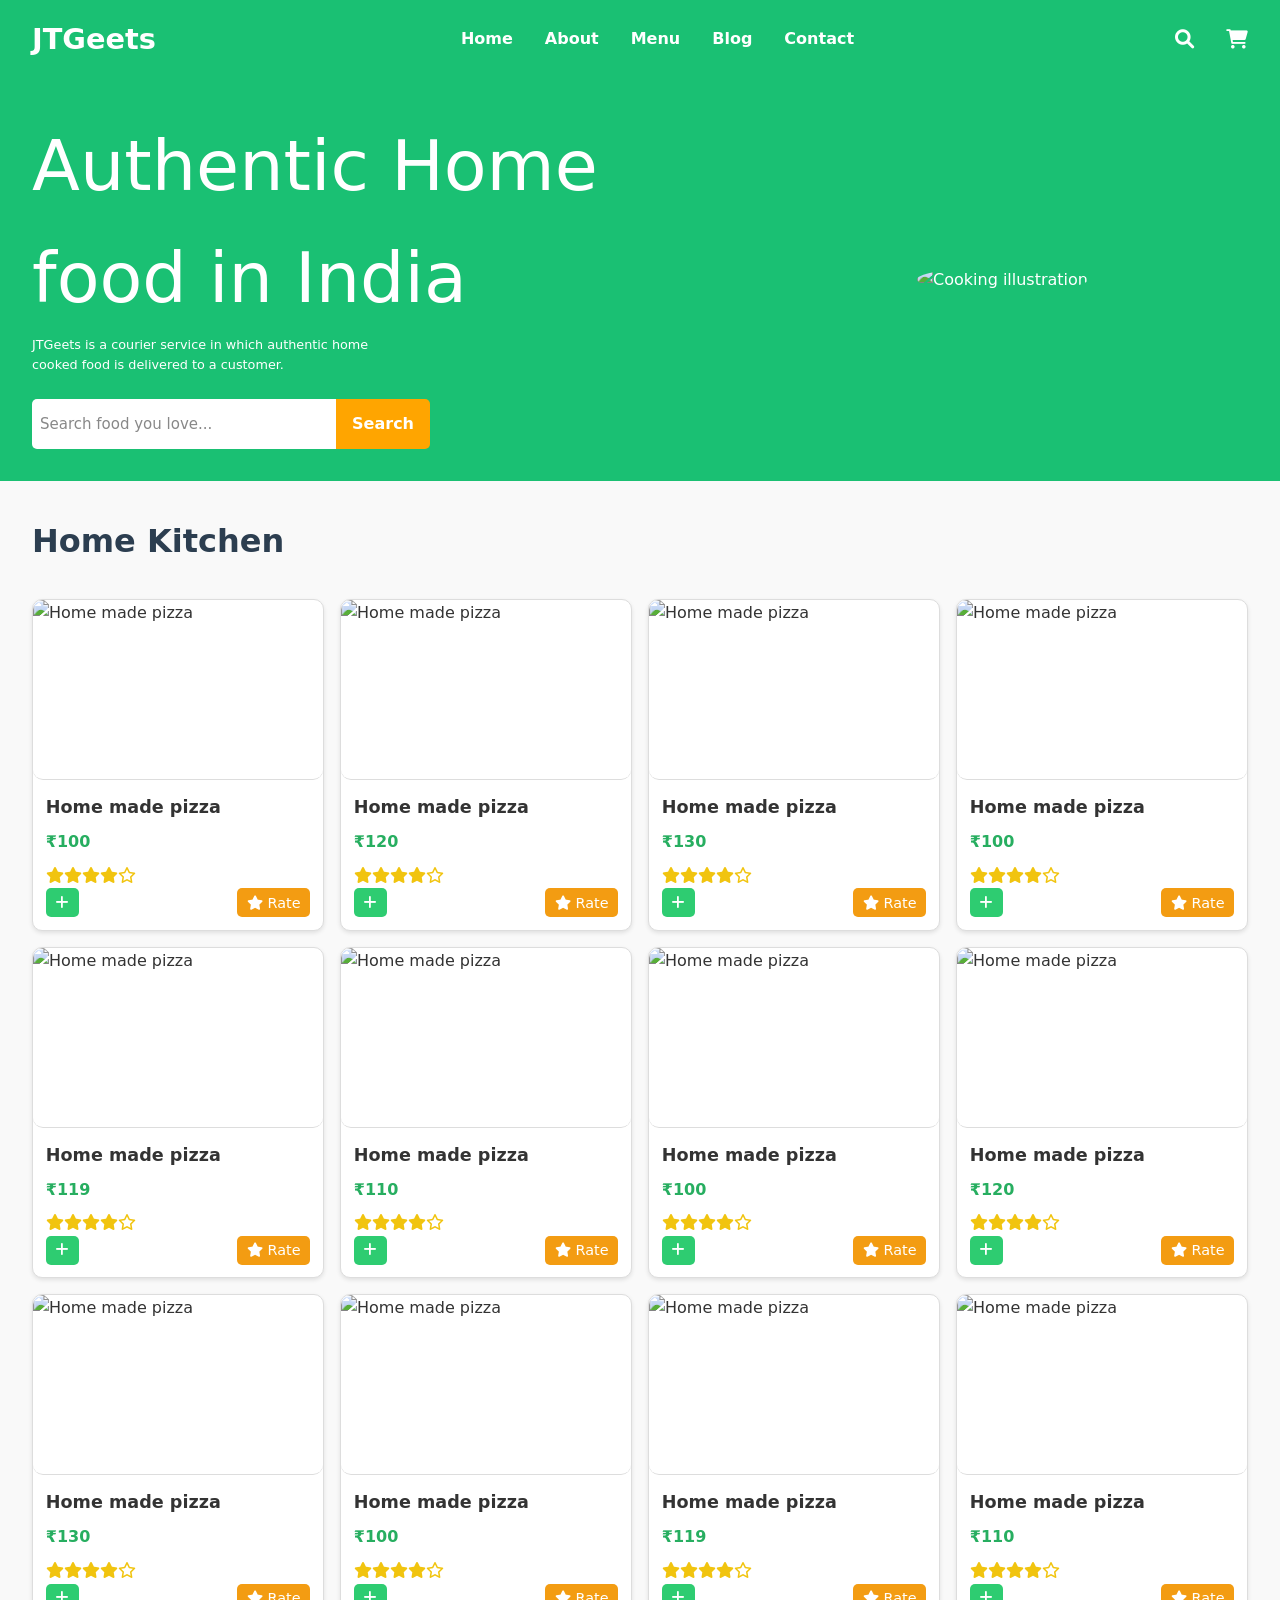
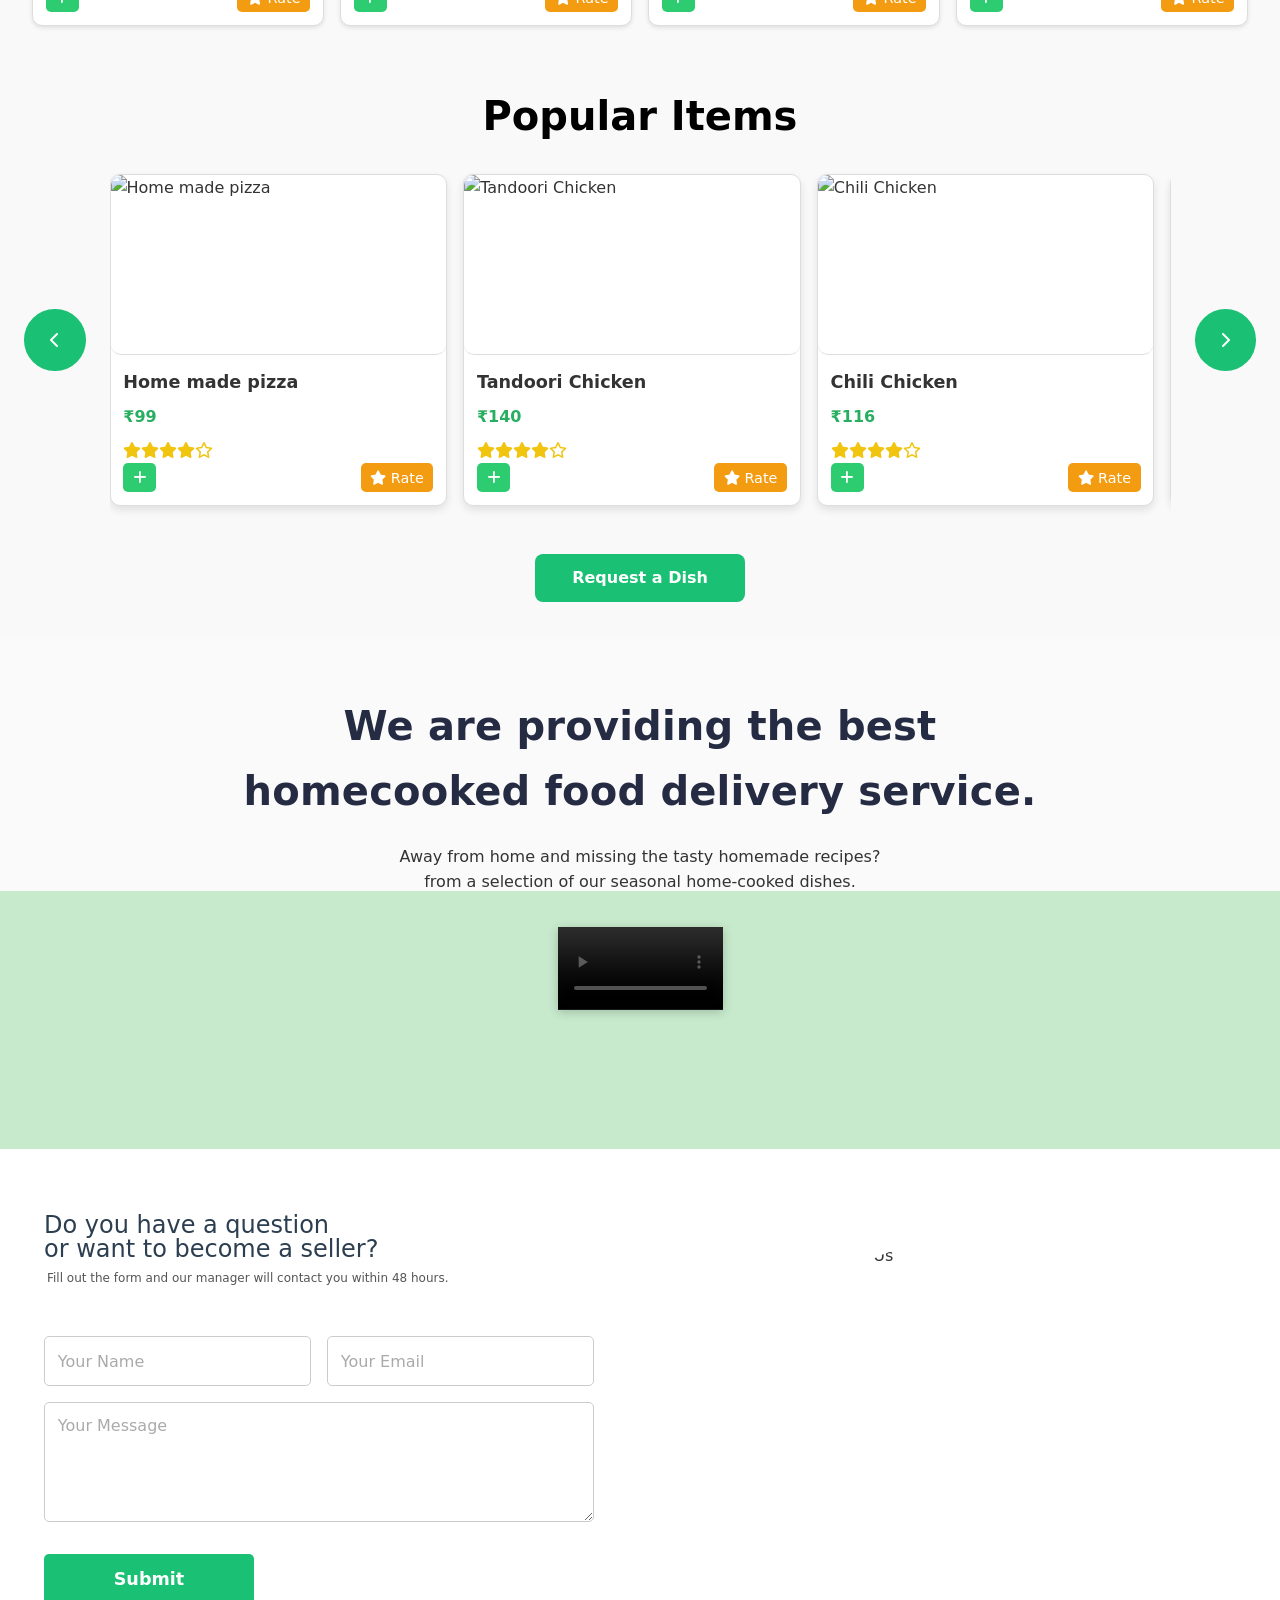
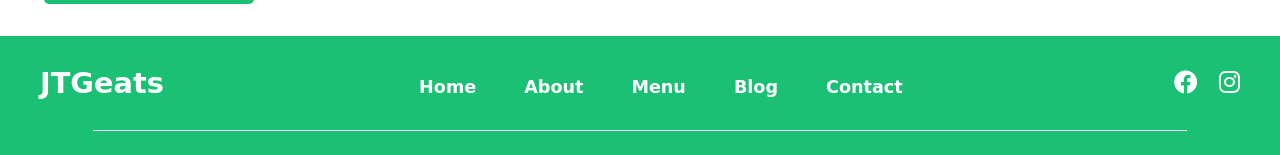
==== index.html @ e8cb03dd "Add files via upload" ====
<!DOCTYPE html>
<html lang="en">
<head>
  <meta charset="UTF-8" />
  <meta name="viewport" content="width=device-width, initial-scale=1.0"/>
  <title>JTGeets - Home Food Delivery</title>
  <link rel="stylesheet" href="style.css" />
  <link href="https://fonts.googleapis.com/css2?family=Open+Sans:wght@300;400;600;700&display=swap" rel="stylesheet">
  <link rel="stylesheet" href="https://cdnjs.cloudflare.com/ajax/libs/font-awesome/6.0.0-beta3/css/all.min.css">
</head>
<body>

  <!-- Header -->
 <header class="header">
  <div class="logo">JTGeets</div>
  <nav class="nav">
    <ul>
      <li><a href="#">Home</a></li>
      <li><a href="#">About</a></li>
      <li><a href="#">Menu</a></li>
      <li><a href="#">Blog</a></li>
      <li><a href="#">Contact</a></li>
    </ul>
  </nav>
  <div class="nav-icons">
    <button id="search-icon" title="Search"><i class="fas fa-search"></i></button>
    <button id="cart-icon" title="Cart"><i class="fas fa-shopping-cart"></i></button> 
  </div>
</header>


  <!-- Hero Section -->
  <section class="hero">
    <div class="hero-text">
      <h1>Authentic Home<br>food in India</h1>
      <p>
       JTGeets is a courier service in which authentic home<br>
      cooked food is delivered to a customer.
      </p>

      <div class="search-bar">
        <input type="text" placeholder="Search food you love..." />
        <button>Search</button>
      </div>
    </div>
    <div class="hero-image">
      <img src="Images/final.png" alt="Cooking illustration" />
    </div>
  </section>

  <!-- Home Kitchen Grid -->
  <section class="menu-section">
    <h2>Home Kitchen</h2>
    <div class="menu-grid" id="menu-grid"></div>
  </section>

  <!-- Popular Items Section -->
  <section class="popular-items">
    <h2>Popular Items</h2>
    <div class="carousel-wrapper">
      <button id="prevPopularBtn" class="carousel-btn"><i class="fas fa-chevron-left"></i></button>
      <div id="popularTrack" class="popular-scroll-wrapper"></div>
      <button id="nextPopularBtn" class="carousel-btn"><i class="fas fa-chevron-right"></i></button>
    </div>
    <div style="text-align: center; margin-top: 1rem;">
      <button id="popular-request-btn" class="btn">Request a Dish</button>
    </div>
  </section>

  <!-- About/Service Section -->
  <section class="service-info">
   <div class="upper-half">
    <h2 class="service-heading">
      We are providing the best <br>
      <span>homecooked food delivery service.</span>
    </h2>
    <p id="para">Away from home and missing the tasty homemade recipes?<br>
      <span> from a selection of our seasonal home-cooked dishes.</span>
    </p>
  </div>
    <div class="video-thumbnail">
  <div class="video-wrapper">
    <video id="promoVideo" controls>
      <source src="Videos/7172269-uhd_3840_2160_25fps.mp4" type="video/mp4">
      Your browser does not support the video tag.
    </video>
    <div id="playIcon" class="play-icon"><i class="fas fa-play"></i></div>
  </div>
</div>

    
  </section>

  <!-- Contact Section -->
  <!-- Contact Section -->
<section class="contact">
  <div class="contact-container">
    <div class="contact-form-wrapper">
      <h2>
        Do you have a question<br>
        or want to become a seller?
      </h2>
      <p class="contact-subtext">Fill out the form and our manager will contact you within 48 hours.</p>
      <form id="contact-form">
        <div class="contact-inputs">
          <input type="text" placeholder="Your Name" required />
          <input type="email" placeholder="Your Email" required />
        </div>
        <textarea placeholder="Your Message" required></textarea>
        <button type="submit">Submit</button>
      </form>
    </div>
    <div class="contact-image">
      <img src="Images/circular_delivery_boy.png" alt="Contact Us">
    </div>
  </div>
</section>


 

  <!-- Footer -->
 <!-- Footer -->
<footer class="footer">
  <div class="footer-container">
    <div class="footer-logo">
      <h3>JTGeats</h3>
    </div>
    <nav class="footer-nav">
      <ul>
        <li><a href="#">Home</a></li>
        <li><a href="#">About</a></li>
        <li><a href="#">Menu</a></li>
        <li><a href="#">Blog</a></li>
        <li><a href="#">Contact</a></li>
      </ul>
    </nav>
    <div class="footer-icons">
      <a href="#"><i class="fab fa-facebook"></i></a>
      <a href="#"><i class="fab fa-instagram"></i></a>
    </div>
  </div>
  <div class="footer-line"></div>
</footer>

  <!-- Request Modal -->
<div id="requestModal" class="modal">
  <div class="modal-content">
    <span class="close">&times;</span>
    <h2>Request a Dish</h2>
    <form id="request-form">
      <input type="text" placeholder="Your Name" required />
      <input type="email" placeholder="Your Email" required />
      <textarea placeholder="What dish would you like us to add?" required></textarea>
      <button type="submit">Submit Request</button>
    </form>
  </div>
</div>


  <!-- JavaScript -->
  <script src="script.js"></script>
</body>
</html>
---- style.css ----
/* Base Reset */
* {
  margin: 0;
  padding: 0;
  box-sizing: border-box;
  font-family: system-ui, -apple-system, BlinkMacSystemFont, 'Segoe UI', Roboto, Oxygen, Ubuntu, Cantarell, 'Open Sans', 'Helvetica Neue', sans-serif;
  
  
}

body {
  font-family: 'Open Sans', sans-serif;
  background-color: #f9f9f9;
  color: #333;
  line-height: 1.6;
}

/* Header */
.header {
  display: flex;
  justify-content: space-between;
  align-items: center;
  padding: 1rem 2rem;
  background-color: #1AC073;
  color: #fff;
  position: sticky;
  top: 0;
  z-index: 1000;
}

.logo {
  font-size: 1.8rem;
  font-weight: bold;
}

.nav {
  flex: 1;
  display: flex;
  justify-content: center;
}

.nav ul {
  display: flex;
  list-style: none;
  gap: 2rem;
  justify-content: center;
  align-items: center;
}


.nav a {
  text-decoration: none;
  color: #fff;
  font-weight: 600;
}

.nav-icons button {
  background: none;
  border: none;
  color: #fff;
  font-size: 1.2rem;
  margin-left: 1rem;
  cursor: pointer;
}

/* Hero Section */
.hero {
  display: flex;
  flex-wrap: wrap;
  justify-content: space-between;
  align-items: center;
  padding: 2rem;
  background-color: #1AC073;
  color: white;
}

.hero-text {
  flex: 1;
  max-width: 600px;
}

.hero-text h1 {
  font-size: 70px;
  font-weight: 400;

  font-family: system-ui, -apple-system, BlinkMacSystemFont, 'Segoe UI', Roboto, Oxygen, Ubuntu, Cantarell, 'Open Sans', 'Helvetica Neue', sans-serif;
  margin-bottom: 1rem;
}

.hero-text p {
  font-size: 18px;
  font-family: system-ui, -apple-system, BlinkMacSystemFont, 'Segoe UI', Roboto, Oxygen, Ubuntu, Cantarell, 'Open Sans', 'Helvetica Neue', sans-serif;
  font-weight: 400;
  line-height: 20px;
  letter-spacing: -1.2%;
  margin-top: -15px;
  margin-bottom: 1.5rem;
}

.search-bar {
  display: flex;
  gap: 0.5rem;
}

.search-bar input {
  padding: 0.5rem;
  flex: 1;
  border-radius: 5px;
  border: none;
}

.search-bar button {
  padding: 0.5rem 1rem;
  border: none;
  background-color: #fff;
  color: #27ae60;
  font-weight: bold;
  border-radius: 5px;
  cursor: pointer;
}

.hero-image img {
  max-width: 300px;
  width: 100%;
}

/* Sections Headings */
section h2 {
  font-size: 2rem;
  text-align: center;
  margin: 2rem 0 1rem;
  color: #2c3e50;
}

/* Menu Grid - Home Kitchen */
.menu-section {
  padding: 1rem 2rem;
}

.menu-grid {
  display: grid;
  grid-template-columns: repeat(auto-fill, minmax(220px, 1fr));
  gap: 1rem;
}

/* Popular Items */
.popular-items {
  padding: 1rem 2rem;

}

.carousel-wrapper {
  display: flex;
  align-items: center;
  gap: 1rem;
  overflow: hidden;
}

.carousel-btn {
  background-color: #2ecc71;
  color: white;
  border: none;
  padding: 0.5rem 0.8rem;
  font-size: 1.2rem;
  border-radius: 5px;
  cursor: pointer;
}

.popular-scroll-wrapper {
  display: grid;
  grid-template-columns: repeat(auto-fill, minmax(220px, 1fr));
  gap: 1rem;
  flex: 1;
  overflow-x: auto;
}

/* Card Styles */
.card {
  display: flex;
  flex-direction: column;
  height: 100%;
  min-height: 320px;
  background: #fff;
  border: 1px solid #ddd;
  border-radius: 10px;
  overflow: hidden;
  box-shadow: 0 2px 4px rgba(0,0,0,0.1);
  transition: transform 0.2s ease;
}

.card img {
  height: 180px;
  object-fit: cover;
  width: 100%;
}

.card-body {
  flex: 1;
  display: flex;
  flex-direction: column;
  justify-content: space-between;
  padding: 0.8rem;
}

.card h3 {
  font-size: 1.1rem;
  margin-bottom: 0.5rem;
}

.card .price {
  font-weight: bold;
  color: #27ae60;
  margin-bottom: 0.5rem;
}

.card .rating i {
  color: #f1c40f;
}

.add-container {
  display: flex;
  justify-content: space-between;
  align-items: center;
}

.add-container button {
  border: none;
  padding: 0.4rem 0.6rem;
  border-radius: 5px;
  cursor: pointer;
  background-color: #2ecc71;
  color: white;
  font-size: 0.9rem;
}

.add-container .rate-item {
  background-color: #f39c12;
}

/* About / Service Info Section */
.service-info {
  text-align: center;
  padding: 2rem;
  background-color: #e8f5e9;
}

.service-info p {
  max-width: 600px;
  margin: 1rem auto;
}

.video-thumbnail video {
  margin-top: 1rem;
  width: 55%;
  box-shadow: 0 2px 10px rgba(0,0,0,0.2);
}

/* Contact & Feedback */
.contact,
.feedback {
  padding: 2rem;
  background-color: #fff;
}

form {
  max-width: 600px;
  margin: 0 auto;
  display: flex;
  flex-direction: column;
  gap: 1rem;
}

input,
textarea,
select {
  padding: 0.75rem;
  border: 1px solid #ccc;
  border-radius: 5px;
  resize: vertical;
}

button[type="submit"],
.btn {
  background-color: #2ecc71;
  color: white;
  border: none;
  padding: 0.7rem;
  font-size: 1rem;
  font-weight: bold;
  border-radius: 5px;
  cursor: pointer;
}

/* Footer */
.footer {
  background-color: #2ecc71;
  color: white;
  text-align: center;
  padding: 1rem;
}

.footer nav {
  margin-top: 0.5rem;
}

.footer nav a {
  margin: 0 0.5rem;
  color: white;
  text-decoration: none;
  font-weight: 600;
}
.popular-items {
  padding: 2rem 1rem;
  background-color: #f9f9f9;
}

.carousel-wrapper {
  display: flex;
  align-items: center;
  position: relative;
  overflow: hidden;
  max-width: 100%;
  margin: auto;
  padding: 1rem 0;
}

.popular-scroll-wrapper {
  display: flex;
  gap: 1rem;
  overflow-x: auto;
  scroll-behavior: smooth;
  scroll-snap-type: x mandatory;
  padding: 1rem 0;
  width: 100%;
}

.popular-scroll-wrapper::-webkit-scrollbar {
  display: none; /* hide scrollbar */
}

.popular-scroll-wrapper .card {
  flex: 0 0 calc(33.333% - 1rem); /* 3 items per view */
  scroll-snap-align: start;
  background: white;
  border-radius: 10px;
  box-shadow: 0 4px 8px rgba(0,0,0,0.1);
  transition: transform 0.3s;
}

.carousel-btn {
  background-color: #ff5722;
  border: none;
  color: white;
  padding: 0.8rem 1rem;
  font-size: 1rem;
  cursor: pointer;
  border-radius: 50%;
  margin: 0 0.5rem;
  z-index: 2;
}

.carousel-btn:hover {
  background-color: #e64a19;
}
.header {
  display: flex;
  justify-content: space-between;
  align-items: center;
  padding: 1rem 2rem;
  background-color: rgb(39, 159, 63);
  box-shadow: 0 2px 4px rgba(0,0,0,0.1);
}

.nav-icons {
  display: flex;
  gap: 1rem;
  align-items: center;
}

.nav-icons i {
  font-size: 1.2rem;
  cursor: pointer;
  color: #333;
}
.modal {
  display: none;
  position: fixed;
  z-index: 9999;
  left: 0; top: 0;
  width: 100%; height: 100%;
  background-color: rgba(0,0,0,0.5);
}

.modal-content {
  background: white;
  margin: 10% auto;
  padding: 20px;
  border-radius: 8px;
  width: 90%;
  max-width: 500px;
  position: relative;
}

.close {
  position: absolute;
  top: 10px;
  right: 15px;
  font-size: 1.5rem;
  cursor: pointer;
  color: #aaa;
}

.close:hover {
  color: #333;
}

#request-form input,
#request-form textarea {
  width: 100%;
  padding: 10px;
  margin-bottom: 15px;
  border: 1px solid #ccc;
  border-radius: 5px;
}

#request-form button {
  width: 100%;
  padding: 10px;
  background-color: #2ecc71;
  color: white;
  border: none;
  border-radius: 5px;
  font-size: 1rem;
  cursor: pointer;
}

#request-form button:hover {
  background-color: #27ae60;
}
.video-wrapper {
  position: relative;
  display: inline-block;
}

.play-icon {
  position: absolute;
  top: 50%;
  left: 50%;
  transform: translate(-50%, -50%);
  background-color: #2ecc71;
  color: white;
  border-radius: 50%;
  padding: 1rem;
  font-size: 2rem;
  display: none;
  cursor: pointer;
  z-index: 2;
}

.play-icon:hover {
  background-color: #27ae60;
}
.header {
  display: flex;
  justify-content: space-between;
  align-items: center;
  padding: 1rem 2rem;
  background-color:#1AC073;
  box-shadow: none; /* remove shadow */
  border: none;      /* ensure no border */
}


.nav {
  flex: 1;
  display: flex;
  justify-content: center;
}

.nav ul {
  display: flex;
  list-style: none;
  gap: 2rem;
  justify-content: center;
  align-items: center;
}

.nav-icons {
  display: flex;
  gap: 1rem;
  align-items: center;
}

.nav-icons i {
  font-size: 1.2rem;
  cursor: pointer;
  color: white; /* ← set icon color to white */
}

.nav-icons button {
  background: none;
  border: none;
  color: white; /* ← also set button color */
  font-size: 1.2rem;
  cursor: pointer;
}
.search-bar {
  width: 398px;
  height: 50px;
  border-radius: 10px;
  display: flex;
  gap: 0; /* removes the space between input and button */
}
.search-bar button {
  padding: 0.5rem 1rem;
  border: none;
  font-size: 16px;
  font-weight: 400;
  line-height: 20px;
  letter-spacing: 1.2%;
  background-color: orange;  /* orange background */
  color: white;              /* white text for contrast */
  font-weight: bold;
  border-radius: 0 5px 5px 0; /* rounded only on right side */
  cursor: pointer;
}
.search-bar input {
  padding: 0.5rem;
  font-size: 15px;
  font-weight: 400;
  letter-spacing: -1.2%;
  flex: 1;
  border-radius: 5px 0 0 5px; /* rounded only on left side */
  border: none;
}
.hero-text p {
  font-size: 0.8rem;
  margin-bottom: 1.5rem;
}
.menu-grid {
  display: grid;
  grid-template-columns: repeat(4, 1fr); /* 4 items per row */
  gap: 1rem;
}
.menu-section h2 {
  text-align: left;
  font-size: 40px;
  font-weight: 800;
  line-height: 24px;
  letter-spacing: 1,2%;
  color: #000000;
  padding-bottom: 30px;

}
.popular-items h2 {
  font-size: 40px;
  font-weight: 800;
  line-height: 20px;
  letter-spacing: -1.2%;
  color: #000000;
}
.carousel-btn {
  background-color: #1AC073; /* Green background */
  color: white; /* White icon */
  width: 61.5px;
  height: 61.5px;
  border: none;
  padding: 0.8rem 1rem;
  font-size: 1rem;
  cursor: pointer;
  border-radius: 50%;
  margin: 0 0.5rem;
  z-index: 2;
}

.carousel-btn:hover {
  background-color: #17a663; /* Darker green on hover */
}
#popular-request-btn {
  font-size: 1.2re;
  width: 210px;
  height: 48px;
  border-radius: 10px;
  padding-left: 615px;
  padding-top: 1900px;
  padding: 0.8rem 1.5rem; /* Increase button size */
  background-color: #1AC073;
  border-radius: 8px;
}
.play-icon {
  width: 80px;
  height: 90px;
  padding: 1.2rem; /* Increase the padding for better click area */
}
.service-info {
  text-align: center;
  padding: 2rem;
  background: linear-gradient(to bottom, #FAFAFA 50%, #C7EACC 50%);
  color: #333; /* Optional: override text color if needed for contrast */
}
.video-thumbnail{
  padding-bottom: 100px;

}
.service-heading {
  font-size:40px;
  letter-spacing: 0.2px;
  font-weight: 700;
  text-align: center;
  line-height: 57px;
  margin-bottom: 1.5rem;
  color:#252B42;
}

.service-heading span {
  display: block;
  font-size:40px;
  line-height: 57px;
  font-weight: 600;
  color: #252B42; /* Matches the green theme */
  margin-top: 0.5rem;
}
/* Footer Section */
.footer {
  background-color: #1AC073;
  color: white;
  padding: 1.5rem 2rem;
  position: relative;
}

.footer-container {
  display: flex;
  justify-content: space-between;
  align-items: center;
  max-width: 1200px;
  margin: 0 auto;
}

.footer-logo h3 {
  font-size: 1.8rem;
  font-weight: bold;
  color: white;
}

.footer-nav ul {
  display: flex;
  list-style: none;
  gap: 2rem;
}

.footer-nav ul li a {
  text-decoration: none;
  color: white;
  font-size: 1.1rem;
  font-weight: 600;
}

.footer-icons a {
  margin-left: 1rem;
  color: white;
  font-size: 1.5rem;
}

.footer-line {
  height: 1px;
  background-color: white;
  width: 90%;
  margin: 1.5rem auto 0;
}
/* Image Card Hover Effect */
.card {
  display: flex;
  flex-direction: column;
  height: 100%;
  min-height: 320px;
  background: #fff;
  border: 1px solid #ddd;
  border-radius: 10px;
  overflow: hidden;
  box-shadow: 0 2px 4px rgba(0, 0, 0, 0.1);
  transition: transform 0.3s ease, box-shadow 0.3s ease;
}

.card img {
  height: 180px;
  object-fit: cover;
  width: 100%;
  border-bottom: 1px solid #ddd;
  transition: transform 0.3s ease;
}

.card:hover {
  transform: translateY(-5px);
  box-shadow: 0 8px 15px rgba(0, 0, 0, 0.15);
}

.card:hover img {
  transform: scale(1.05); /* Slight zoom on hover */
}
/* Navigation Link Hover Effect */
.nav ul li a {
  text-decoration: none;
  color: #fff;
  font-weight: 600;
  position: relative;
  transition: color 0.3s ease;
}

.nav ul li a::after {
  content: "";
  position: absolute;
  left: 0;
  bottom: -5px;
  width: 0;
  height: 2px;
  background-color: #ffffff;
  transition: width 0.3s ease;
}

.nav ul li a:hover {
  color: #f9f9f9; /* Slight color change */
}

.nav ul li a:hover::after {
  width: 100%; /* Underline effect */
}
.video-wrapper video {
  box-shadow: 0 2px 10px rgba(0, 0, 0, 0.2);
  transition: transform 0.3s ease, box-shadow 0.3s ease;
}

.video-wrapper:hover video {
  transform: scale(1.02); /* Slight zoom */
  box-shadow: 0 4px 15px rgba(0, 0, 0, 0.3); /* Elevate shadow */
}
/* Hover effect for Search and Cart Icons */
#search-icon:hover, #cart-icon:hover {
  color: #a3e4d7; /* Light green shade */
  transform: scale(1.1); /* Slight zoom */
  transition: transform 0.2s ease, color 0.2s ease;
}
/* Hover effect for Search Button */
.search-bar button {
  padding: 0.5rem 1rem;
  border: none;
  font-size: 16px;
  font-weight: 400;
  line-height: 20px;
  letter-spacing: 1.2%;
  background-color: orange;  /* orange background */
  color: white;              /* white text for contrast */
  font-weight: bold;
  border-radius: 0 5px 5px 0;
  cursor: pointer;
  transition: background-color 0.3s ease, transform 0.3s ease;
}

.search-bar button:hover {
  background-color: #ff7f00; /* Darker orange on hover */
  transform: scale(1.05);    /* Slight zoom */
}
/* Hover Effect for Footer Links */
.footer-nav ul li a {
  text-decoration: none;
  color: white;
  font-size: 1.1rem;
  font-weight: 600;
  transition: color 0.3s ease;
}

.footer-nav ul li a:hover {
  color: #a3e4d7; /* Light green on hover */
}

/* Hover Effect for Footer Icons */
.footer-icons a {
  margin-left: 1rem;
  color: white;
  font-size: 1.5rem;
  transition: color 0.3s ease, transform 0.3s ease;
}

.footer-icons a:hover {
  color: #a3e4d7; /* Light green on hover */
  transform: scale(1.1); /* Slight zoom */
}
/* Hover effect for Search Bar Input */
.search-bar input::placeholder {
  color: #888; /* Default placeholder color */
  transition: color 0.3s ease;
}

.search-bar input:hover::placeholder {
  color: #555; /* Darker shade on hover */
}

/* Hover effect for Search Button */
.search-bar button {
  padding: 0.5rem 1rem;
  border: none;
  font-size: 16px;
  font-weight: 400;
  line-height: 20px;
  letter-spacing: 1.2%;
  background-color: orange;
  color: white;
  font-weight: bold;
  border-radius: 0 5px 5px 0;
  cursor: pointer;
  transition: background-color 0.3s ease, transform 0.3s ease;
}

.search-bar button:hover {
  background-color: #ff7f00;
  transform: scale(1.05);
}
/* Hover Effect for "Request a Dish" Button */
#popular-request-btn {
  cursor: pointer;
  transition: background-color 0.3s ease, transform 0.3s ease;
}

#popular-request-btn:hover {
  background-color: #17a663; /* Slightly darker green */
  transform: scale(1.05); /* Slight zoom effect */
}
/* Contact Section */

.contact-container {
  display: grid;
  grid-template-columns: 1fr 1fr;
  gap: 2rem;
  max-width: 1200px;
  width: 100%;
  background-color: white;
  
  
  
}

.contact-form-wrapper {
  
  display: flex;
  flex-direction: column;
  gap: 1.5rem;
  justify-content: center;
}

.contact-form-wrapper h2 {
  margin-left: 12px;
  font-size: 24px;
  margin-bottom: 0.5rem;
  line-height: 24px;
  letter-spacing: -1.2%;
  text-align: left;
  font-weight: 500;
}

.contact-subtext {
  margin-left: 15px;
  font-size: 12px;
  font-weight: 500;
  line-height: 20px;
  letter-spacing: -1.2%;
  color: #555;
  margin-bottom: 1.5rem;
  margin-top: -25px;
  text-align: left;
}

.contact-inputs {
  display: grid;
  grid-template-columns: 1fr 1fr;
  gap: 1rem;
  margin-left: -170px;
  width: 550px;
  height: 50px;
}

.contact-inputs input {
  width: 100%;
  padding: 0.8rem;
  font-size: 1rem;
  background-color: #FFFFFF;
  margin-left: 160px;
}

textarea {
  width: 550px;
  margin-left: -10px;
  padding: 0.8rem;
  font-size: 1rem;
  background-color: #FFFFFF;
  min-height: 120px;
  resize: vertical;
}

button[type="submit"] {
  padding: 0.8rem 2rem;
  background-color: #1AC073;
  width: 210px;
  height: 50px;
  margin-left: -10px;
  color: white;
  border: none;
  font-size: 1.1rem;
  font-weight: 600;
  border-radius: 5px;
  cursor: pointer;
  transition: background-color 0.3s ease;
  margin-top: 1rem;
}

button[type="submit"]:hover {
  background-color: #17a663;
}

.contact-image {
  display: flex;
  align-items: center;
  justify-content: center;
  border-radius: 10px;
  overflow: hidden;
}

.contact-image img {
 width: 500px;
 height: 400px;
  object-fit: cover;
}
/* Placeholder Pop-up Effect */
.contact-inputs input::placeholder,
textarea::placeholder {
  transition: transform 0.2s ease, color 0.2s ease;
  color: #aaa;
}

.contact-inputs input:hover::placeholder,
textarea:hover::placeholder {
  transform: translateY(-3px);
  color: #555;
}
/* Footer Links Pop-up Effect */
.footer-nav ul li a {
  position: relative;
  display: inline-block;
  transition: transform 0.2s ease, color 0.2s ease;
}

.footer-nav ul li a:hover {
  transform: translateY(-3px); /* Slight pop-up effect */
  color: #a3e4d7; /* Light green on hover */
}
/* Submit Button Hover Effect */
button[type="submit"] {
  position: relative;
  overflow: hidden;
  z-index: 1;
  transition: background-color 0.3s ease, transform 0.3s ease;
}

button[type="submit"]::before {
  content: "";
  position: absolute;
  top: 0;
  left: -100%;
  width: 100%;
  height: 100%;
  background-color: #17a663;
  z-index: -1;
  transition: left 0.3s ease;
}

button[type="submit"]:hover::before {
  left: 0;
}

button[type="submit"]:hover {
  color: white;
  transform: translateY(-2px);
}
/* Footer Logo Pop-up and Glow Effect */
.footer-logo h3 {
  position: relative;
  display: inline-block;
  transition: transform 0.3s ease, text-shadow 0.3s ease;
  color: white;
}

.footer-logo h3:hover {
  transform: translateY(-3px);
  text-shadow: 0 0 5px #a3e4d7, 0 0 10px #1AC073; /* Glow effect */
}

/* Footer Icons Pop-up and Color Change */
.footer-icons a {
  margin-left: 1rem;
  color: white;
  font-size: 1.5rem;
  transition: transform 0.3s ease, color 0.3s ease, text-shadow 0.3s ease;
}

.footer-icons a:hover {
  transform: translateY(-3px);
  color: #a3e4d7; /* Light green color on hover */
  text-shadow: 0 0 5px #a3e4d7, 0 0 10px #1AC073; /* Glow effect */
}
/* Request a Dish Button Hover Effect */
#popular-request-btn {
  position: relative;
  overflow: hidden;
  z-index: 1;
  transition: background-color 0.3s ease, transform 0.3s ease;
}

#popular-request-btn::before {
  content: "";
  position: absolute;
  top: 0;
  left: -100%;
  width: 100%;
  height: 100%;
  background-color: #17a663;
  z-index: -1;
  transition: left 0.3s ease;
}

#popular-request-btn:hover::before {
  left: 0;
}

#popular-request-btn:hover {
  color: white;
  transform: translateY(-2px);
}
/* JTGeets Header Glow and Pulse Effect */
.logo {
  font-size: 1.8rem;
  font-weight: bold;
  position: relative;
  display: inline-block;
  transition: transform 0.3s ease, text-shadow 0.3s ease;
  color: white;
}

.logo:hover {
  transform: translateY(-3px);
  text-shadow: 0 0 5px #a3e4d7, 0 0 10px #1AC073;
  animation: pulseEffect 0.8s infinite alternate;
}

@keyframes pulseEffect {
  0% {
    text-shadow: 0 0 5px #a3e4d7, 0 0 10px #1AC073;
  }
  100% {
    text-shadow: 0 0 8px #a3e4d7, 0 0 15px #1AC073;
  }
}
/* Hover Effects for Hero Section Text */
.hero-text h1 {
  transition: color 0.3s ease, transform 0.3s ease;
}

.hero-text h1:hover {
  color: #a3e4d7; /* Light green color on hover */
  transform: translateY(-3px); /* Slight lift effect */
  text-shadow: 0 0 5px #a3e4d7, 0 0 10px #1AC073; /* Glow effect */
}

.hero-text p {
  transition: color 0.3s ease, transform 0.3s ease;
}

.hero-text p:hover {
  color: #a3e4d7; /* Light green color on hover */
  transform: translateY(-2px); /* Slight lift effect */
}
/* Hover Effect for Section Headings */
.menu-section h2 {
  position: relative;
  display: inline-block;
  font-size: 2rem;
  color: #2c3e50;
  transition: color 0.3s ease, transform 0.3s ease;
}

.menu-section h2:hover,
.popular-items h2:hover {
  color: #1AC073; /* Green shade */
  transform: translateY(-2px);
}

/* Sliding Underline Animation */
.menu-section h2::after {
  content: "";
  position: absolute;
  width: 0;
  height: 3px;
  background-color: #1AC073;
  left: 0;
  bottom: -5px;
  transition: width 0.3s ease;
}


.menu-section h2:hover::after,
.popular-items h2:hover::after {
  width: 100%;
}
/* Hover Effect for Contact Section Text */
.contact-form-wrapper h2,
.contact-subtext {
  position: relative;
  display: inline-block;
  transition: color 0.3s ease, transform 0.3s ease, text-shadow 0.3s ease;
}

/* Main Heading Hover Effect */
.contact-form-wrapper h2:hover {
  color: #1AC073; /* Green on hover */
  transform: translateY(-2px); /* Slight lift */
  text-shadow: 0 0 5px #1AC073, 0 0 10px #1AC073; /* Subtle glow */
}

/* Subtext Hover Effect */
.contact-subtext:hover {
  color: #17a663; /* Slightly lighter green */
  transform: translateY(-1px); /* Slight lift */
}
.contact-image img {
  width: 300px; /* Adjust the width as needed */
  height: 300px; /* Adjust the height as needed */
  object-fit: cover; /* Ensures the image remains well-proportioned */
  border-radius: 100%; /* Keeps it circular */
}
.hero-image img {
  width: 500px; /* Adjust the width as needed */
  height: 300px; /* Adjust the height as needed */
  object-fit: cover; /* Ensures the image remains well-proportioned */
  border-radius: 100%; /* Keeps it circular */
  margin-right: 160px;
}
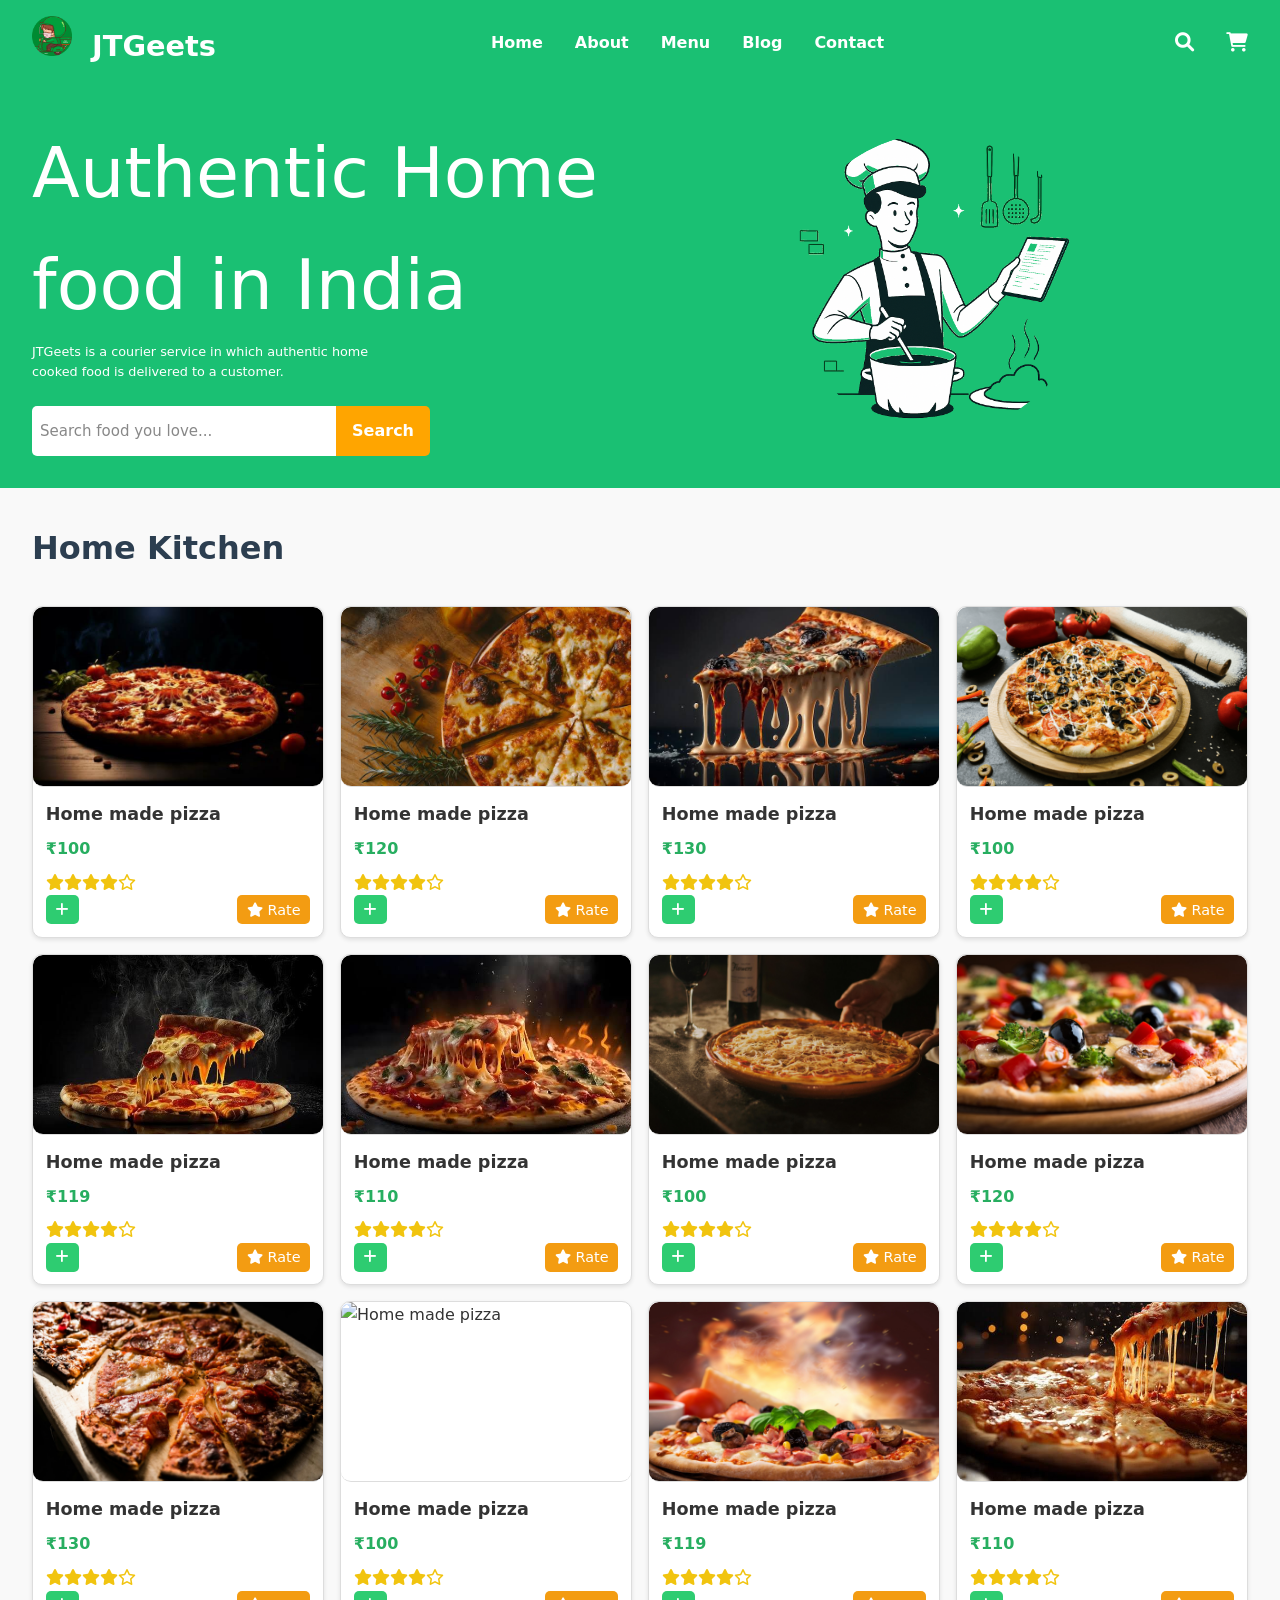
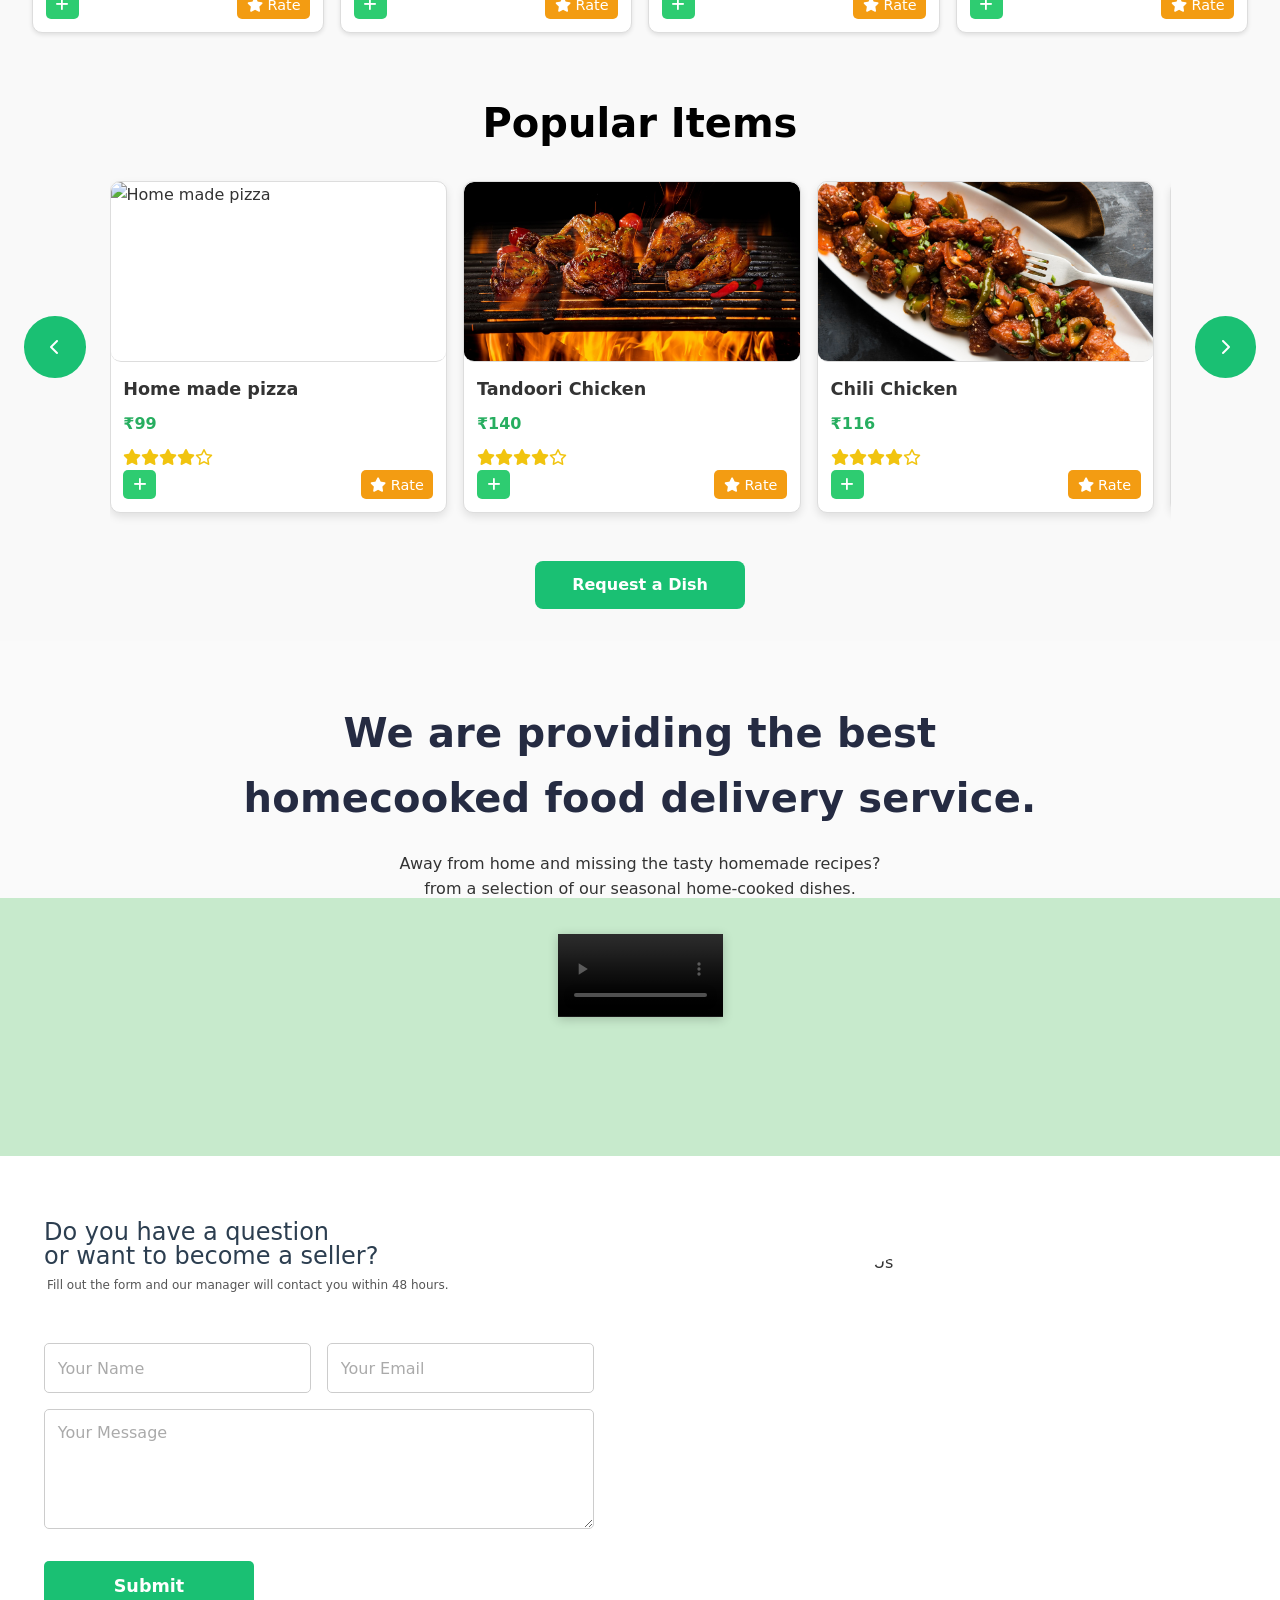
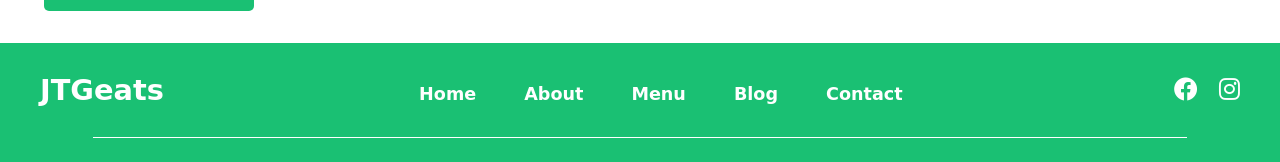
==== commit c283006e: "Add scroll reset logic and UI improvements" ====
--- a/index.html
+++ b/index.html
@@ -13,7 +13,10 @@
 
   <!-- Header -->
  <header class="header">
-  <div class="logo">JTGeets</div>
+  <div class="logo">
+    <img src="circular_delivery_boy.png" alt="JTGeets Logo" style="height: 40px; width: auto; margin-right: 10px;">
+    JTGeets
+  </div>
   <nav class="nav">
     <ul>
       <li><a href="#">Home</a></li>
@@ -45,7 +48,7 @@
       </div>
     </div>
     <div class="hero-image">
-      <img src="Images/final.png" alt="Cooking illustration" />
+      <img src="final.png" alt="Cooking illustration" />
     </div>
   </section>
 
--- a/style.css
+++ b/style.css
@@ -31,6 +31,8 @@
 .logo {
   font-size: 1.8rem;
   font-weight: bold;
+  display: flex;
+  align-items: center;
 }
 
 .nav {
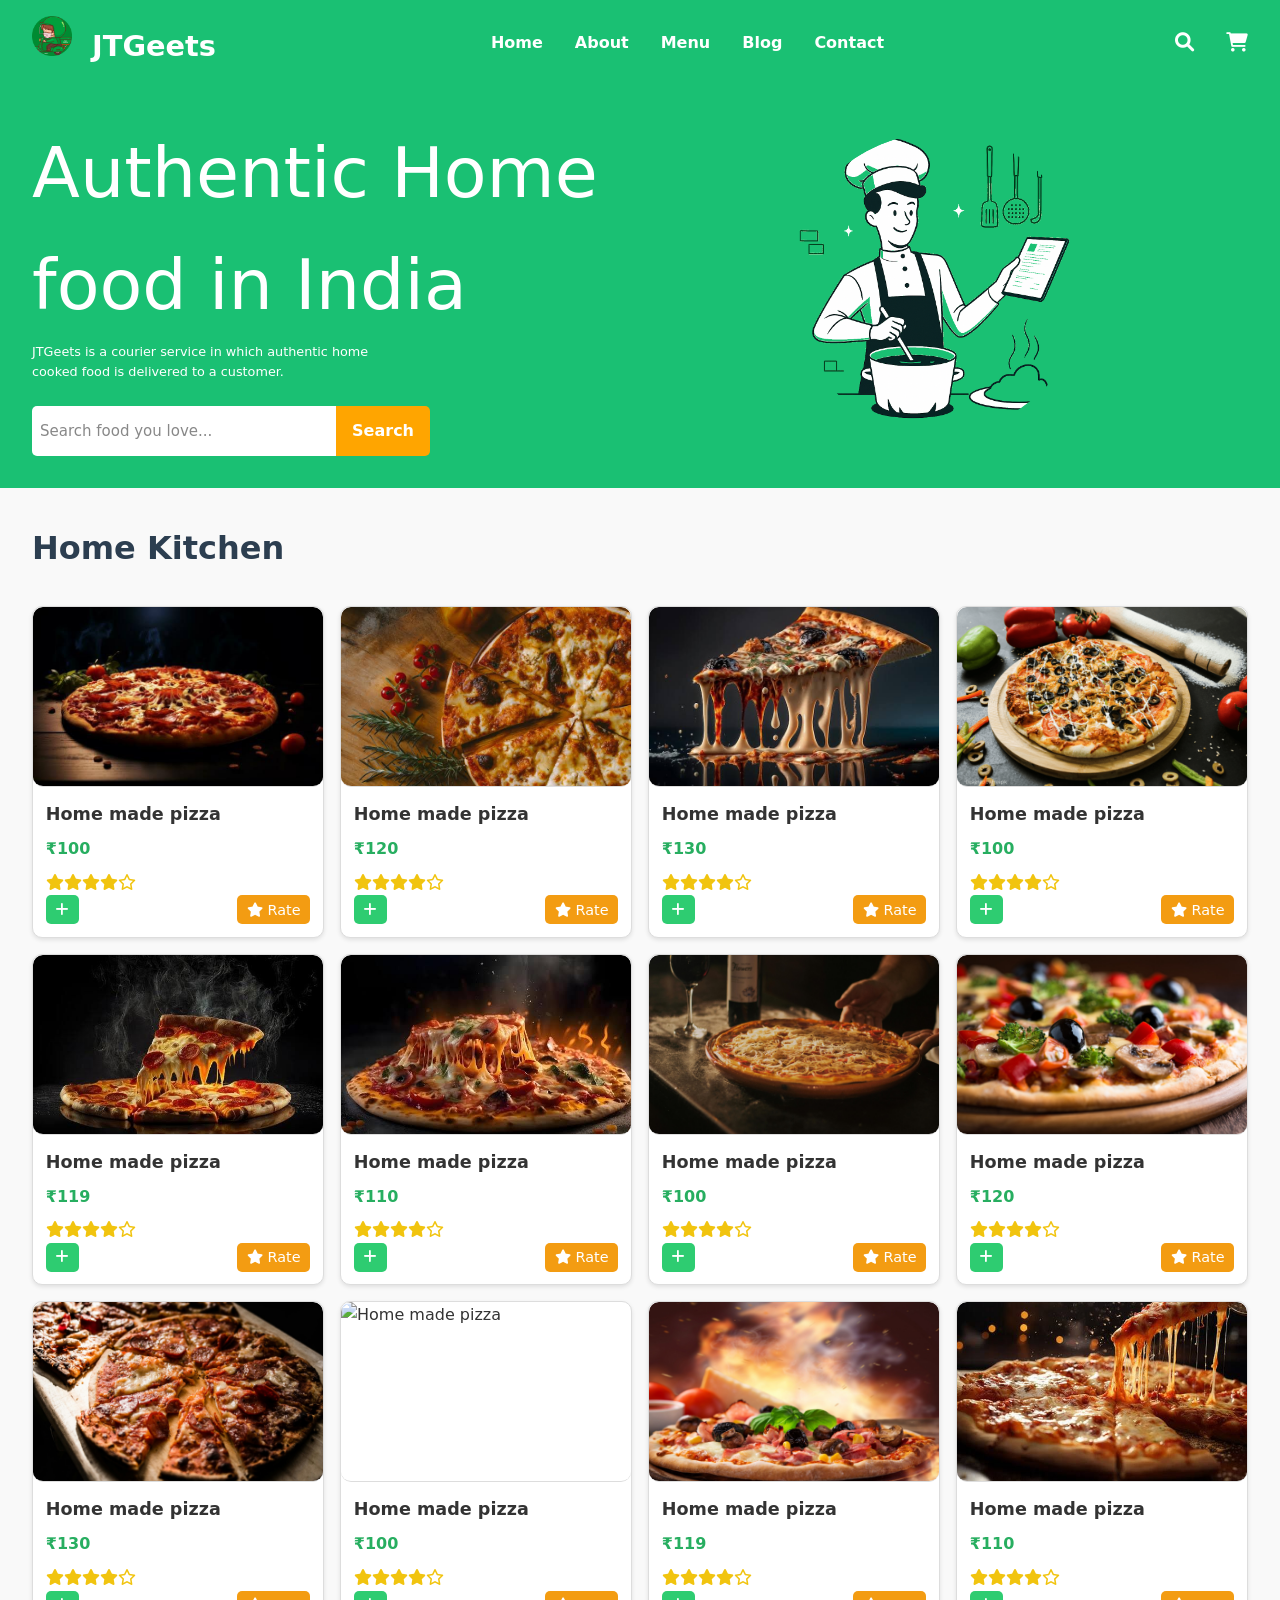
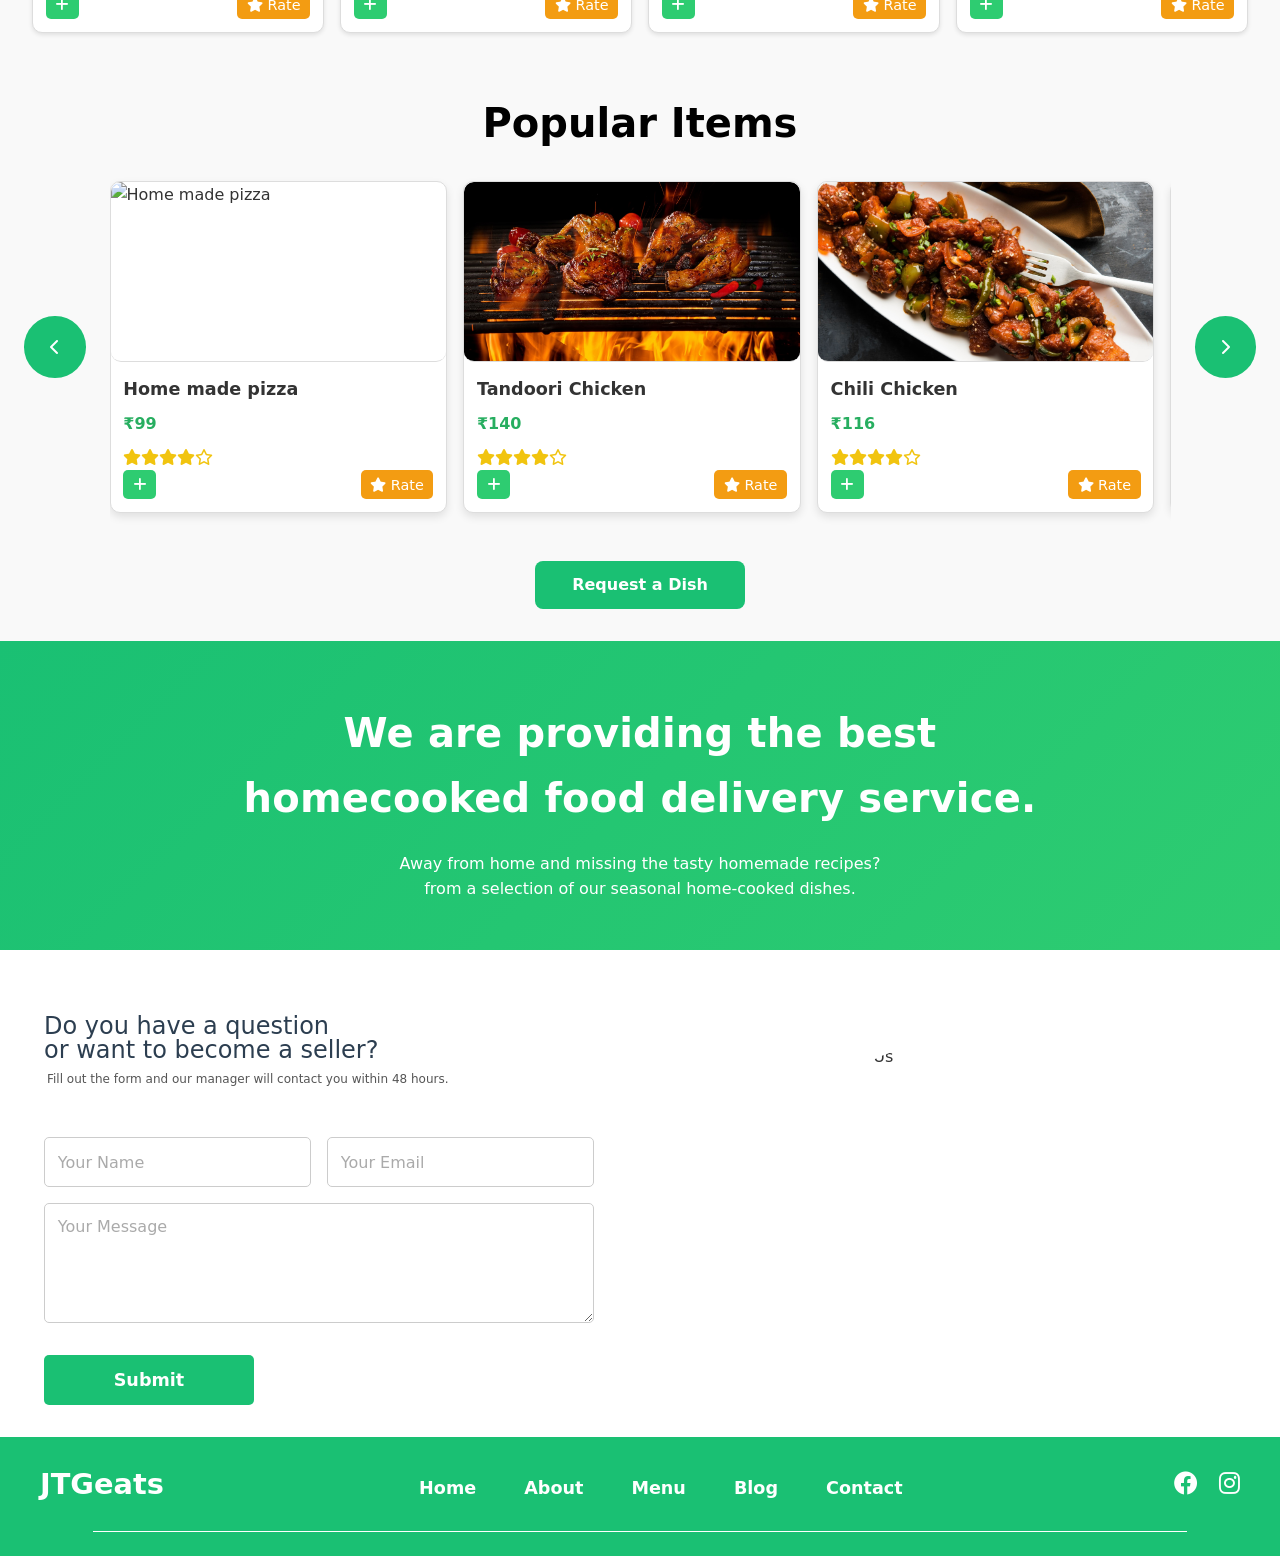
==== commit 2b42a1f2: "Add scroll reset logic and UI improvements" ====
--- a/index.html
+++ b/index.html
@@ -19,13 +19,14 @@
   </div>
   <nav class="nav">
     <ul>
-      <li><a href="#">Home</a></li>
-      <li><a href="#">About</a></li>
-      <li><a href="#">Menu</a></li>
-      <li><a href="#">Blog</a></li>
-      <li><a href="#">Contact</a></li>
+      <li><a href="#home">Home</a></li>
+      <li><a href="#about">About</a></li>
+      <li><a href="#menu">Menu</a></li>
+      <li><a href="#blog">Blog</a></li>
+      <li><a href="#contact">Contact</a></li>
     </ul>
   </nav>
+  <button id="hamburger" class="hamburger"><i class="fas fa-bars"></i></button>
   <div class="nav-icons">
     <button id="search-icon" title="Search"><i class="fas fa-search"></i></button>
     <button id="cart-icon" title="Cart"><i class="fas fa-shopping-cart"></i></button> 
@@ -34,7 +35,7 @@
 
 
   <!-- Hero Section -->
-  <section class="hero">
+  <section id="home" class="hero">
     <div class="hero-text">
       <h1>Authentic Home<br>food in India</h1>
       <p>
@@ -53,13 +54,13 @@
   </section>
 
   <!-- Home Kitchen Grid -->
-  <section class="menu-section">
+  <section id="menu" class="menu-section">
     <h2>Home Kitchen</h2>
     <div class="menu-grid" id="menu-grid"></div>
   </section>
 
   <!-- Popular Items Section -->
-  <section class="popular-items">
+  <section id="blog" class="popular-items">
     <h2>Popular Items</h2>
     <div class="carousel-wrapper">
       <button id="prevPopularBtn" class="carousel-btn"><i class="fas fa-chevron-left"></i></button>
@@ -72,7 +73,7 @@
   </section>
 
   <!-- About/Service Section -->
-  <section class="service-info">
+  <section id="about" class="service-info">
    <div class="upper-half">
     <h2 class="service-heading">
       We are providing the best <br>
@@ -82,22 +83,13 @@
       <span> from a selection of our seasonal home-cooked dishes.</span>
     </p>
   </div>
-    <div class="video-thumbnail">
-  <div class="video-wrapper">
-    <video id="promoVideo" controls>
-      <source src="Videos/7172269-uhd_3840_2160_25fps.mp4" type="video/mp4">
-      Your browser does not support the video tag.
-    </video>
-    <div id="playIcon" class="play-icon"><i class="fas fa-play"></i></div>
-  </div>
-</div>
 
     
   </section>
 
   <!-- Contact Section -->
   <!-- Contact Section -->
-<section class="contact">
+<section id="contact" class="contact">
   <div class="contact-container">
     <div class="contact-form-wrapper">
       <h2>
@@ -162,6 +154,19 @@
 </div>
 
 
+  <!-- Search Modal -->
+  <div id="searchModal" class="modal">
+    <div class="modal-content">
+      <span class="close">&times;</span>
+      <h2>Search for Food</h2>
+      <div class="search-bar-modal">
+        <input type="text" id="modalSearchInput" placeholder="Search food you love..." />
+        <button id="modalSearchBtn">Search</button>
+      </div>
+      <div id="searchResults"></div>
+    </div>
+  </div>
+
   <!-- JavaScript -->
   <script src="script.js"></script>
 </body>
--- a/style.css
+++ b/style.css
@@ -8,6 +8,10 @@
   
 }
 
+html {
+  scroll-behavior: smooth;
+}
+
 body {
   font-family: 'Open Sans', sans-serif;
   background-color: #f9f9f9;
@@ -63,6 +67,16 @@
   font-size: 1.2rem;
   margin-left: 1rem;
   cursor: pointer;
+}
+
+.hamburger {
+  display: none;
+  background: none;
+  border: none;
+  color: #fff;
+  font-size: 1.5rem;
+  cursor: pointer;
+  margin-left: 1rem;
 }
 
 /* Hero Section */
@@ -119,6 +133,35 @@
   font-weight: bold;
   border-radius: 5px;
   cursor: pointer;
+}
+
+.search-bar-modal {
+  display: flex;
+  gap: 0.5rem;
+  margin-bottom: 1rem;
+}
+
+.search-bar-modal input {
+  padding: 0.5rem;
+  flex: 1;
+  border-radius: 5px;
+  border: 1px solid #ccc;
+}
+
+.search-bar-modal button {
+  padding: 0.5rem 1rem;
+  border: none;
+  background-color: #1AC073;
+  color: #fff;
+  font-weight: bold;
+  border-radius: 5px;
+  cursor: pointer;
+}
+
+#searchResults {
+  display: grid;
+  grid-template-columns: repeat(auto-fill, minmax(250px, 1fr));
+  gap: 1rem;
 }
 
 .hero-image img {
@@ -251,12 +294,6 @@
   margin: 1rem auto;
 }
 
-.video-thumbnail video {
-  margin-top: 1rem;
-  width: 55%;
-  box-shadow: 0 2px 10px rgba(0,0,0,0.2);
-}
-
 /* Contact & Feedback */
 .contact,
 .feedback {
@@ -437,29 +474,6 @@
 }
 
 #request-form button:hover {
-  background-color: #27ae60;
-}
-.video-wrapper {
-  position: relative;
-  display: inline-block;
-}
-
-.play-icon {
-  position: absolute;
-  top: 50%;
-  left: 50%;
-  transform: translate(-50%, -50%);
-  background-color: #2ecc71;
-  color: white;
-  border-radius: 50%;
-  padding: 1rem;
-  font-size: 2rem;
-  display: none;
-  cursor: pointer;
-  z-index: 2;
-}
-
-.play-icon:hover {
   background-color: #27ae60;
 }
 .header {
@@ -597,12 +611,8 @@
 .service-info {
   text-align: center;
   padding: 2rem;
-  background: linear-gradient(to bottom, #FAFAFA 50%, #C7EACC 50%);
-  color: #333; /* Optional: override text color if needed for contrast */
-}
-.video-thumbnail{
-  padding-bottom: 100px;
-
+  background: linear-gradient(135deg, #1AC073 0%, #2ECC71 100%);
+  color: #fff; /* Change text color to white for contrast */
 }
 .service-heading {
   font-size:40px;
@@ -611,7 +621,7 @@
   text-align: center;
   line-height: 57px;
   margin-bottom: 1.5rem;
-  color:#252B42;
+  color: #fff;
 }
 
 .service-heading span {
@@ -619,7 +629,7 @@
   font-size:40px;
   line-height: 57px;
   font-weight: 600;
-  color: #252B42; /* Matches the green theme */
+  color: #fff; /* Changed to white for visibility on green background */
   margin-top: 0.5rem;
 }
 /* Footer Section */
@@ -725,15 +735,6 @@
 
 .nav ul li a:hover::after {
   width: 100%; /* Underline effect */
-}
-.video-wrapper video {
-  box-shadow: 0 2px 10px rgba(0, 0, 0, 0.2);
-  transition: transform 0.3s ease, box-shadow 0.3s ease;
-}
-
-.video-wrapper:hover video {
-  transform: scale(1.02); /* Slight zoom */
-  box-shadow: 0 4px 15px rgba(0, 0, 0, 0.3); /* Elevate shadow */
 }
 /* Hover effect for Search and Cart Icons */
 #search-icon:hover, #cart-icon:hover {
@@ -1136,6 +1137,51 @@
   object-fit: cover; /* Ensures the image remains well-proportioned */
   border-radius: 100%; /* Keeps it circular */
 }
+
+/* Responsive Design */
+@media (max-width: 768px) {
+  .nav ul {
+    display: none;
+    flex-direction: column;
+    position: absolute;
+    top: 100%;
+    left: 0;
+    width: 100%;
+    background-color: #1AC073;
+    padding: 1rem 0;
+    z-index: 1000;
+  }
+
+  .nav ul.show {
+    display: flex;
+  }
+
+  .hamburger {
+    display: block;
+  }
+
+  .nav {
+    position: relative;
+  }
+
+  .nav ul li {
+    margin: 0.5rem 0;
+  }
+
+  .nav ul li a {
+    padding: 0.5rem 1rem;
+    display: block;
+  }
+
+  .search-bar {
+    flex-direction: column;
+    align-items: stretch;
+  }
+
+  .search-bar input {
+    margin-bottom: 0.5rem;
+  }
+}
 .hero-image img {
   width: 500px; /* Adjust the width as needed */
   height: 300px; /* Adjust the height as needed */
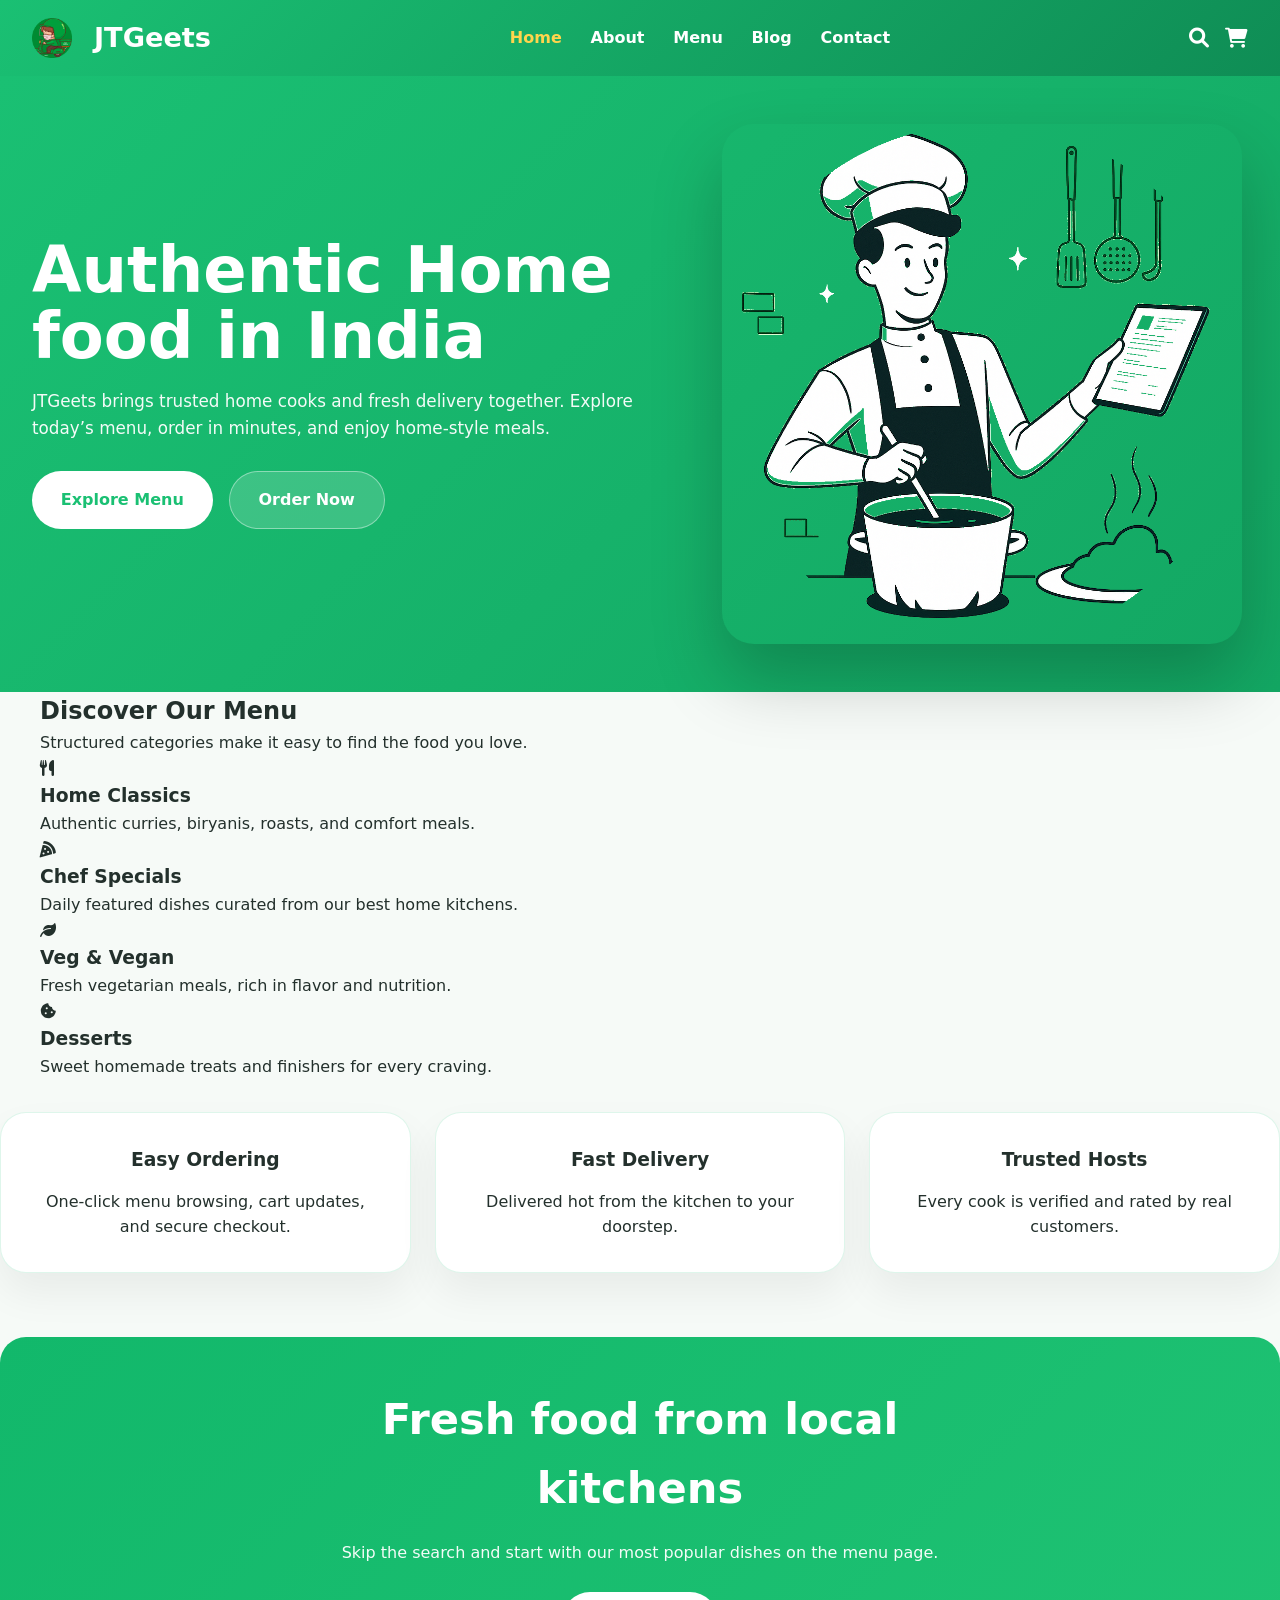
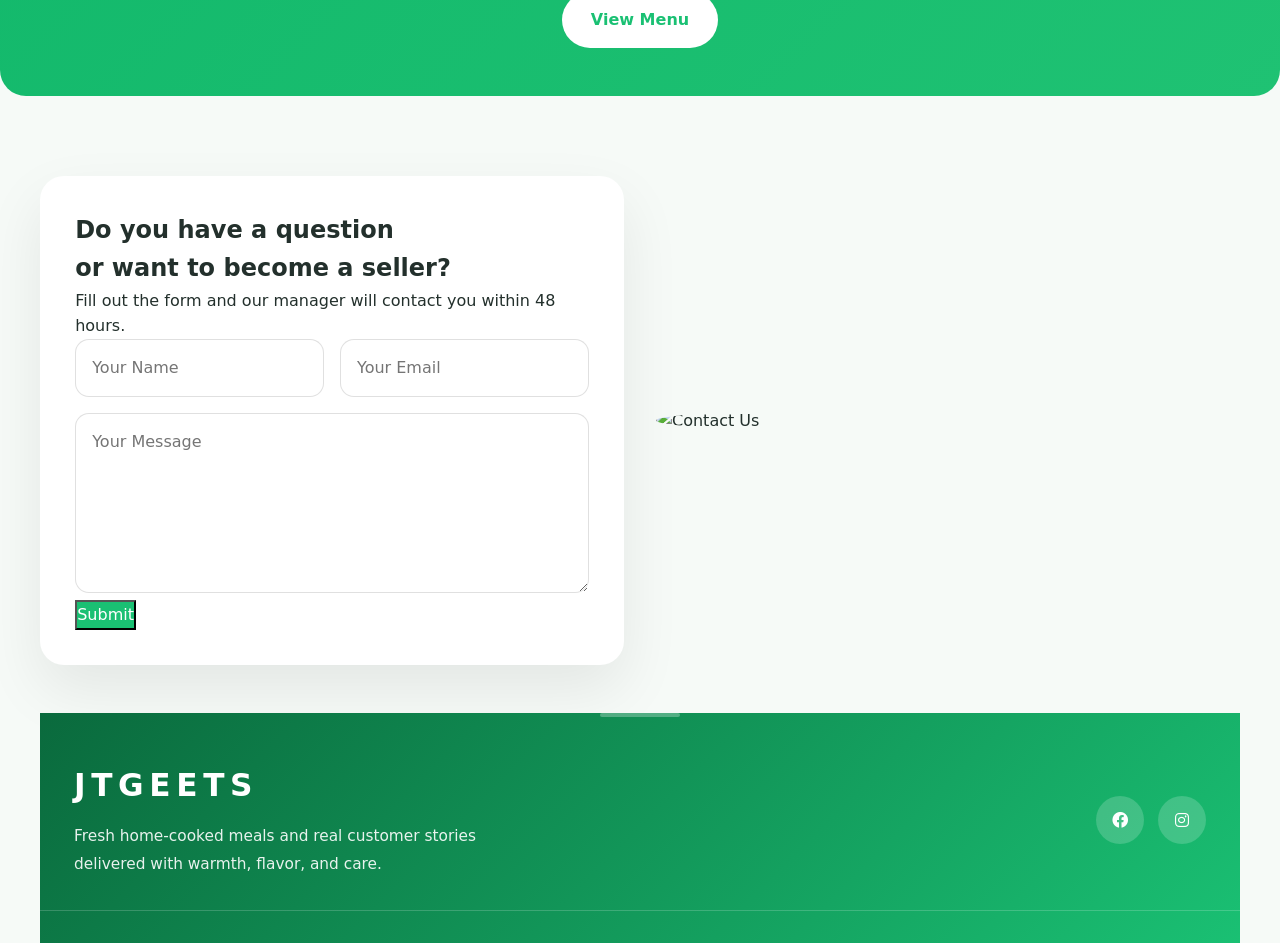
==== commit 7ff0381e: "add extra things" ====
--- a/index.html
+++ b/index.html
@@ -19,17 +19,20 @@
   </div>
   <nav class="nav">
     <ul>
-      <li><a href="#home">Home</a></li>
-      <li><a href="#about">About</a></li>
-      <li><a href="#menu">Menu</a></li>
-      <li><a href="#blog">Blog</a></li>
-      <li><a href="#contact">Contact</a></li>
+      <li><a href="index.html" class="active">Home</a></li>
+      <li><a href="about.html">About</a></li>
+      <li><a href="menu.html">Menu</a></li>
+      <li><a href="blog.html">Blog</a></li>
+      <li><a href="contact.html">Contact</a></li>
     </ul>
   </nav>
   <button id="hamburger" class="hamburger"><i class="fas fa-bars"></i></button>
   <div class="nav-icons">
     <button id="search-icon" title="Search"><i class="fas fa-search"></i></button>
-    <button id="cart-icon" title="Cart"><i class="fas fa-shopping-cart"></i></button> 
+    <button id="cart-icon" title="Cart">
+      <i class="fas fa-shopping-cart"></i>
+      <span id="cart-count" class="cart-count">0</span>
+    </button>
   </div>
 </header>
 
@@ -39,13 +42,12 @@
     <div class="hero-text">
       <h1>Authentic Home<br>food in India</h1>
       <p>
-       JTGeets is a courier service in which authentic home<br>
-      cooked food is delivered to a customer.
+        JTGeets brings trusted home cooks and fresh delivery together.
+        Explore today’s menu, order in minutes, and enjoy home-style meals.
       </p>
-
-      <div class="search-bar">
-        <input type="text" placeholder="Search food you love..." />
-        <button>Search</button>
+      <div class="hero-actions">
+        <a href="menu.html" class="btn">Explore Menu</a>
+        <a href="contact.html" class="btn secondary">Order Now</a>
       </div>
     </div>
     <div class="hero-image">
@@ -53,38 +55,56 @@
     </div>
   </section>
 
-  <!-- Home Kitchen Grid -->
-  <section id="menu" class="menu-section">
-    <h2>Home Kitchen</h2>
-    <div class="menu-grid" id="menu-grid"></div>
-  </section>
-
-  <!-- Popular Items Section -->
-  <section id="blog" class="popular-items">
-    <h2>Popular Items</h2>
-    <div class="carousel-wrapper">
-      <button id="prevPopularBtn" class="carousel-btn"><i class="fas fa-chevron-left"></i></button>
-      <div id="popularTrack" class="popular-scroll-wrapper"></div>
-      <button id="nextPopularBtn" class="carousel-btn"><i class="fas fa-chevron-right"></i></button>
-    </div>
-    <div style="text-align: center; margin-top: 1rem;">
-      <button id="popular-request-btn" class="btn">Request a Dish</button>
-    </div>
-  </section>
-
-  <!-- About/Service Section -->
-  <section id="about" class="service-info">
-   <div class="upper-half">
-    <h2 class="service-heading">
-      We are providing the best <br>
-      <span>homecooked food delivery service.</span>
-    </h2>
-    <p id="para">Away from home and missing the tasty homemade recipes?<br>
-      <span> from a selection of our seasonal home-cooked dishes.</span>
-    </p>
-  </div>
-
-    
+  <section class="home-menu">
+    <div class="section-header">
+      <h2>Discover Our Menu</h2>
+      <p>Structured categories make it easy to find the food you love.</p>
+    </div>
+    <div class="menu-highlight-grid">
+      <article class="menu-highlight-card">
+        <div class="menu-icon"><i class="fas fa-utensils"></i></div>
+        <h3>Home Classics</h3>
+        <p>Authentic curries, biryanis, roasts, and comfort meals.</p>
+      </article>
+      <article class="menu-highlight-card">
+        <div class="menu-icon"><i class="fas fa-pizza-slice"></i></div>
+        <h3>Chef Specials</h3>
+        <p>Daily featured dishes curated from our best home kitchens.</p>
+      </article>
+      <article class="menu-highlight-card">
+        <div class="menu-icon"><i class="fas fa-leaf"></i></div>
+        <h3>Veg &amp; Vegan</h3>
+        <p>Fresh vegetarian meals, rich in flavor and nutrition.</p>
+      </article>
+      <article class="menu-highlight-card">
+        <div class="menu-icon"><i class="fas fa-cookie-bite"></i></div>
+        <h3>Desserts</h3>
+        <p>Sweet homemade treats and finishers for every craving.</p>
+      </article>
+    </div>
+  </section>
+
+  <section class="home-features">
+    <div class="feature-card">
+      <h3>Easy Ordering</h3>
+      <p>One-click menu browsing, cart updates, and secure checkout.</p>
+    </div>
+    <div class="feature-card">
+      <h3>Fast Delivery</h3>
+      <p>Delivered hot from the kitchen to your doorstep.</p>
+    </div>
+    <div class="feature-card">
+      <h3>Trusted Hosts</h3>
+      <p>Every cook is verified and rated by real customers.</p>
+    </div>
+  </section>
+
+  <section class="home-callout">
+    <div class="callout-card">
+      <h2>Fresh food from local kitchens</h2>
+      <p>Skip the search and start with our most popular dishes on the menu page.</p>
+      <a href="menu.html" class="btn">View Menu</a>
+    </div>
   </section>
 
   <!-- Contact Section -->
@@ -119,23 +139,16 @@
  <!-- Footer -->
 <footer class="footer">
   <div class="footer-container">
-    <div class="footer-logo">
-      <h3>JTGeats</h3>
-    </div>
-    <nav class="footer-nav">
-      <ul>
-        <li><a href="#">Home</a></li>
-        <li><a href="#">About</a></li>
-        <li><a href="#">Menu</a></li>
-        <li><a href="#">Blog</a></li>
-        <li><a href="#">Contact</a></li>
-      </ul>
-    </nav>
+    <div class="footer-brand">
+      <h3>JTGeets</h3>
+      <p class="footer-text">Fresh home-cooked meals and real customer stories delivered with warmth, flavor, and care.</p>
+    </div>
     <div class="footer-icons">
       <a href="#"><i class="fab fa-facebook"></i></a>
       <a href="#"><i class="fab fa-instagram"></i></a>
     </div>
   </div>
+
   <div class="footer-line"></div>
 </footer>
 
@@ -149,6 +162,7 @@
       <input type="email" placeholder="Your Email" required />
       <textarea placeholder="What dish would you like us to add?" required></textarea>
       <button type="submit">Submit Request</button>
+      <button type="button" id="cancel-btn" class="btn secondary">Cancel</button>
     </form>
   </div>
 </div>
@@ -167,6 +181,22 @@
     </div>
   </div>
 
+  <!-- Cart Modal -->
+  <div id="cartModal" class="modal">
+    <div class="modal-content cart-modal-content">
+      <span class="close" id="closeCart">&times;</span>
+      <h2>Your Cart</h2>
+      <div id="cartItems" class="cart-items"></div>
+      <div class="cart-summary">
+        <div>
+          <span>Subtotal</span>
+          <strong id="cartTotal">₹0</strong>
+        </div>
+        <button id="checkoutBtn" class="btn">Checkout</button>
+      </div>
+    </div>
+  </div>
+
   <!-- JavaScript -->
   <script src="script.js"></script>
 </body>
--- a/style.css
+++ b/style.css
@@ -1,1193 +1,981 @@
-/* Base Reset */
-* {
-  margin: 0;
-  padding: 0;
-  box-sizing: border-box;
-  font-family: system-ui, -apple-system, BlinkMacSystemFont, 'Segoe UI', Roboto, Oxygen, Ubuntu, Cantarell, 'Open Sans', 'Helvetica Neue', sans-serif;
-  
-  
-}
-
-html {
-  scroll-behavior: smooth;
-}
-
-body {
-  font-family: 'Open Sans', sans-serif;
-  background-color: #f9f9f9;
-  color: #333;
-  line-height: 1.6;
-}
-
-/* Header */
-.header {
-  display: flex;
-  justify-content: space-between;
-  align-items: center;
-  padding: 1rem 2rem;
-  background-color: #1AC073;
-  color: #fff;
-  position: sticky;
-  top: 0;
-  z-index: 1000;
-}
-
-.logo {
-  font-size: 1.8rem;
-  font-weight: bold;
-  display: flex;
-  align-items: center;
-}
-
-.nav {
-  flex: 1;
-  display: flex;
-  justify-content: center;
-}
-
-.nav ul {
-  display: flex;
-  list-style: none;
-  gap: 2rem;
-  justify-content: center;
-  align-items: center;
-}
-
-
-.nav a {
-  text-decoration: none;
-  color: #fff;
-  font-weight: 600;
-}
-
-.nav-icons button {
-  background: none;
-  border: none;
-  color: #fff;
-  font-size: 1.2rem;
-  margin-left: 1rem;
-  cursor: pointer;
-}
-
-.hamburger {
-  display: none;
-  background: none;
-  border: none;
-  color: #fff;
-  font-size: 1.5rem;
-  cursor: pointer;
-  margin-left: 1rem;
-}
-
-/* Hero Section */
-.hero {
-  display: flex;
-  flex-wrap: wrap;
-  justify-content: space-between;
-  align-items: center;
-  padding: 2rem;
-  background-color: #1AC073;
-  color: white;
-}
-
-.hero-text {
-  flex: 1;
-  max-width: 600px;
-}
-
-.hero-text h1 {
-  font-size: 70px;
-  font-weight: 400;
-
-  font-family: system-ui, -apple-system, BlinkMacSystemFont, 'Segoe UI', Roboto, Oxygen, Ubuntu, Cantarell, 'Open Sans', 'Helvetica Neue', sans-serif;
-  margin-bottom: 1rem;
-}
-
-.hero-text p {
-  font-size: 18px;
-  font-family: system-ui, -apple-system, BlinkMacSystemFont, 'Segoe UI', Roboto, Oxygen, Ubuntu, Cantarell, 'Open Sans', 'Helvetica Neue', sans-serif;
-  font-weight: 400;
-  line-height: 20px;
-  letter-spacing: -1.2%;
-  margin-top: -15px;
-  margin-bottom: 1.5rem;
-}
-
-.search-bar {
-  display: flex;
-  gap: 0.5rem;
-}
-
-.search-bar input {
-  padding: 0.5rem;
-  flex: 1;
-  border-radius: 5px;
-  border: none;
-}
-
-.search-bar button {
-  padding: 0.5rem 1rem;
-  border: none;
-  background-color: #fff;
-  color: #27ae60;
-  font-weight: bold;
-  border-radius: 5px;
-  cursor: pointer;
-}
-
-.search-bar-modal {
-  display: flex;
-  gap: 0.5rem;
-  margin-bottom: 1rem;
-}
-
-.search-bar-modal input {
-  padding: 0.5rem;
-  flex: 1;
-  border-radius: 5px;
-  border: 1px solid #ccc;
-}
-
-.search-bar-modal button {
-  padding: 0.5rem 1rem;
-  border: none;
-  background-color: #1AC073;
-  color: #fff;
-  font-weight: bold;
-  border-radius: 5px;
-  cursor: pointer;
-}
-
-#searchResults {
-  display: grid;
-  grid-template-columns: repeat(auto-fill, minmax(250px, 1fr));
-  gap: 1rem;
-}
-
-.hero-image img {
-  max-width: 300px;
-  width: 100%;
-}
-
-/* Sections Headings */
-section h2 {
-  font-size: 2rem;
-  text-align: center;
-  margin: 2rem 0 1rem;
-  color: #2c3e50;
-}
-
-/* Menu Grid - Home Kitchen */
-.menu-section {
-  padding: 1rem 2rem;
-}
-
-.menu-grid {
-  display: grid;
-  grid-template-columns: repeat(auto-fill, minmax(220px, 1fr));
-  gap: 1rem;
-}
-
-/* Popular Items */
-.popular-items {
-  padding: 1rem 2rem;
-
-}
-
-.carousel-wrapper {
-  display: flex;
-  align-items: center;
-  gap: 1rem;
-  overflow: hidden;
-}
-
-.carousel-btn {
-  background-color: #2ecc71;
-  color: white;
-  border: none;
-  padding: 0.5rem 0.8rem;
-  font-size: 1.2rem;
-  border-radius: 5px;
-  cursor: pointer;
-}
-
-.popular-scroll-wrapper {
-  display: grid;
-  grid-template-columns: repeat(auto-fill, minmax(220px, 1fr));
-  gap: 1rem;
-  flex: 1;
-  overflow-x: auto;
-}
-
-/* Card Styles */
-.card {
-  display: flex;
-  flex-direction: column;
-  height: 100%;
-  min-height: 320px;
-  background: #fff;
-  border: 1px solid #ddd;
-  border-radius: 10px;
-  overflow: hidden;
-  box-shadow: 0 2px 4px rgba(0,0,0,0.1);
-  transition: transform 0.2s ease;
-}
-
-.card img {
-  height: 180px;
-  object-fit: cover;
-  width: 100%;
-}
-
-.card-body {
-  flex: 1;
-  display: flex;
-  flex-direction: column;
-  justify-content: space-between;
-  padding: 0.8rem;
-}
-
-.card h3 {
-  font-size: 1.1rem;
-  margin-bottom: 0.5rem;
-}
-
-.card .price {
-  font-weight: bold;
-  color: #27ae60;
-  margin-bottom: 0.5rem;
-}
-
-.card .rating i {
-  color: #f1c40f;
-}
-
-.add-container {
-  display: flex;
-  justify-content: space-between;
-  align-items: center;
-}
-
-.add-container button {
-  border: none;
-  padding: 0.4rem 0.6rem;
-  border-radius: 5px;
-  cursor: pointer;
-  background-color: #2ecc71;
-  color: white;
-  font-size: 0.9rem;
-}
-
-.add-container .rate-item {
-  background-color: #f39c12;
-}
-
-/* About / Service Info Section */
-.service-info {
-  text-align: center;
-  padding: 2rem;
-  background-color: #e8f5e9;
-}
-
-.service-info p {
-  max-width: 600px;
-  margin: 1rem auto;
-}
-
-/* Contact & Feedback */
-.contact,
-.feedback {
-  padding: 2rem;
-  background-color: #fff;
-}
-
-form {
-  max-width: 600px;
-  margin: 0 auto;
-  display: flex;
-  flex-direction: column;
-  gap: 1rem;
-}
-
-input,
-textarea,
-select {
-  padding: 0.75rem;
-  border: 1px solid #ccc;
-  border-radius: 5px;
-  resize: vertical;
-}
-
-button[type="submit"],
-.btn {
-  background-color: #2ecc71;
-  color: white;
-  border: none;
-  padding: 0.7rem;
-  font-size: 1rem;
-  font-weight: bold;
-  border-radius: 5px;
-  cursor: pointer;
-}
-
-/* Footer */
-.footer {
-  background-color: #2ecc71;
-  color: white;
-  text-align: center;
-  padding: 1rem;
-}
-
-.footer nav {
-  margin-top: 0.5rem;
-}
-
-.footer nav a {
-  margin: 0 0.5rem;
-  color: white;
-  text-decoration: none;
-  font-weight: 600;
-}
-.popular-items {
-  padding: 2rem 1rem;
-  background-color: #f9f9f9;
-}
-
-.carousel-wrapper {
-  display: flex;
-  align-items: center;
-  position: relative;
-  overflow: hidden;
-  max-width: 100%;
-  margin: auto;
-  padding: 1rem 0;
-}
-
-.popular-scroll-wrapper {
-  display: flex;
-  gap: 1rem;
-  overflow-x: auto;
-  scroll-behavior: smooth;
-  scroll-snap-type: x mandatory;
-  padding: 1rem 0;
-  width: 100%;
-}
-
-.popular-scroll-wrapper::-webkit-scrollbar {
-  display: none; /* hide scrollbar */
-}
-
-.popular-scroll-wrapper .card {
-  flex: 0 0 calc(33.333% - 1rem); /* 3 items per view */
-  scroll-snap-align: start;
-  background: white;
-  border-radius: 10px;
-  box-shadow: 0 4px 8px rgba(0,0,0,0.1);
-  transition: transform 0.3s;
-}
-
-.carousel-btn {
-  background-color: #ff5722;
-  border: none;
-  color: white;
-  padding: 0.8rem 1rem;
-  font-size: 1rem;
-  cursor: pointer;
-  border-radius: 50%;
-  margin: 0 0.5rem;
-  z-index: 2;
-}
-
-.carousel-btn:hover {
-  background-color: #e64a19;
-}
-.header {
-  display: flex;
-  justify-content: space-between;
-  align-items: center;
-  padding: 1rem 2rem;
-  background-color: rgb(39, 159, 63);
-  box-shadow: 0 2px 4px rgba(0,0,0,0.1);
-}
-
-.nav-icons {
-  display: flex;
-  gap: 1rem;
-  align-items: center;
-}
-
-.nav-icons i {
-  font-size: 1.2rem;
-  cursor: pointer;
-  color: #333;
-}
-.modal {
-  display: none;
-  position: fixed;
-  z-index: 9999;
-  left: 0; top: 0;
-  width: 100%; height: 100%;
-  background-color: rgba(0,0,0,0.5);
-}
-
-.modal-content {
-  background: white;
-  margin: 10% auto;
-  padding: 20px;
-  border-radius: 8px;
-  width: 90%;
-  max-width: 500px;
-  position: relative;
-}
-
-.close {
-  position: absolute;
-  top: 10px;
-  right: 15px;
-  font-size: 1.5rem;
-  cursor: pointer;
-  color: #aaa;
-}
-
-.close:hover {
-  color: #333;
-}
-
-#request-form input,
-#request-form textarea {
-  width: 100%;
-  padding: 10px;
-  margin-bottom: 15px;
-  border: 1px solid #ccc;
-  border-radius: 5px;
-}
-
-#request-form button {
-  width: 100%;
-  padding: 10px;
-  background-color: #2ecc71;
-  color: white;
-  border: none;
-  border-radius: 5px;
-  font-size: 1rem;
-  cursor: pointer;
-}
-
-#request-form button:hover {
-  background-color: #27ae60;
-}
-.header {
-  display: flex;
-  justify-content: space-between;
-  align-items: center;
-  padding: 1rem 2rem;
-  background-color:#1AC073;
-  box-shadow: none; /* remove shadow */
-  border: none;      /* ensure no border */
-}
-
-
-.nav {
-  flex: 1;
-  display: flex;
-  justify-content: center;
-}
-
-.nav ul {
-  display: flex;
-  list-style: none;
-  gap: 2rem;
-  justify-content: center;
-  align-items: center;
-}
-
-.nav-icons {
-  display: flex;
-  gap: 1rem;
-  align-items: center;
-}
-
-.nav-icons i {
-  font-size: 1.2rem;
-  cursor: pointer;
-  color: white; /* ← set icon color to white */
-}
-
-.nav-icons button {
-  background: none;
-  border: none;
-  color: white; /* ← also set button color */
-  font-size: 1.2rem;
-  cursor: pointer;
-}
-.search-bar {
-  width: 398px;
-  height: 50px;
-  border-radius: 10px;
-  display: flex;
-  gap: 0; /* removes the space between input and button */
-}
-.search-bar button {
-  padding: 0.5rem 1rem;
-  border: none;
-  font-size: 16px;
-  font-weight: 400;
-  line-height: 20px;
-  letter-spacing: 1.2%;
-  background-color: orange;  /* orange background */
-  color: white;              /* white text for contrast */
-  font-weight: bold;
-  border-radius: 0 5px 5px 0; /* rounded only on right side */
-  cursor: pointer;
-}
-.search-bar input {
-  padding: 0.5rem;
-  font-size: 15px;
-  font-weight: 400;
-  letter-spacing: -1.2%;
-  flex: 1;
-  border-radius: 5px 0 0 5px; /* rounded only on left side */
-  border: none;
-}
-.hero-text p {
-  font-size: 0.8rem;
-  margin-bottom: 1.5rem;
-}
-.menu-grid {
-  display: grid;
-  grid-template-columns: repeat(4, 1fr); /* 4 items per row */
-  gap: 1rem;
-}
-.menu-section h2 {
-  text-align: left;
-  font-size: 40px;
-  font-weight: 800;
-  line-height: 24px;
-  letter-spacing: 1,2%;
-  color: #000000;
-  padding-bottom: 30px;
-
-}
-.popular-items h2 {
-  font-size: 40px;
-  font-weight: 800;
-  line-height: 20px;
-  letter-spacing: -1.2%;
-  color: #000000;
-}
-.carousel-btn {
-  background-color: #1AC073; /* Green background */
-  color: white; /* White icon */
-  width: 61.5px;
-  height: 61.5px;
-  border: none;
-  padding: 0.8rem 1rem;
-  font-size: 1rem;
-  cursor: pointer;
-  border-radius: 50%;
-  margin: 0 0.5rem;
-  z-index: 2;
-}
-
-.carousel-btn:hover {
-  background-color: #17a663; /* Darker green on hover */
-}
-#popular-request-btn {
-  font-size: 1.2re;
-  width: 210px;
-  height: 48px;
-  border-radius: 10px;
-  padding-left: 615px;
-  padding-top: 1900px;
-  padding: 0.8rem 1.5rem; /* Increase button size */
-  background-color: #1AC073;
-  border-radius: 8px;
-}
-.play-icon {
-  width: 80px;
-  height: 90px;
-  padding: 1.2rem; /* Increase the padding for better click area */
-}
-.service-info {
-  text-align: center;
-  padding: 2rem;
-  background: linear-gradient(135deg, #1AC073 0%, #2ECC71 100%);
-  color: #fff; /* Change text color to white for contrast */
-}
-.service-heading {
-  font-size:40px;
-  letter-spacing: 0.2px;
-  font-weight: 700;
-  text-align: center;
-  line-height: 57px;
-  margin-bottom: 1.5rem;
-  color: #fff;
-}
-
-.service-heading span {
-  display: block;
-  font-size:40px;
-  line-height: 57px;
-  font-weight: 600;
-  color: #fff; /* Changed to white for visibility on green background */
-  margin-top: 0.5rem;
-}
-/* Footer Section */
-.footer {
-  background-color: #1AC073;
-  color: white;
-  padding: 1.5rem 2rem;
-  position: relative;
-}
-
-.footer-container {
-  display: flex;
-  justify-content: space-between;
-  align-items: center;
-  max-width: 1200px;
-  margin: 0 auto;
-}
-
-.footer-logo h3 {
-  font-size: 1.8rem;
-  font-weight: bold;
-  color: white;
-}
-
-.footer-nav ul {
-  display: flex;
-  list-style: none;
-  gap: 2rem;
-}
-
-.footer-nav ul li a {
-  text-decoration: none;
-  color: white;
-  font-size: 1.1rem;
-  font-weight: 600;
-}
-
-.footer-icons a {
-  margin-left: 1rem;
-  color: white;
-  font-size: 1.5rem;
-}
-
-.footer-line {
-  height: 1px;
-  background-color: white;
-  width: 90%;
-  margin: 1.5rem auto 0;
-}
-/* Image Card Hover Effect */
-.card {
-  display: flex;
-  flex-direction: column;
-  height: 100%;
-  min-height: 320px;
-  background: #fff;
-  border: 1px solid #ddd;
-  border-radius: 10px;
-  overflow: hidden;
-  box-shadow: 0 2px 4px rgba(0, 0, 0, 0.1);
-  transition: transform 0.3s ease, box-shadow 0.3s ease;
-}
-
-.card img {
-  height: 180px;
-  object-fit: cover;
-  width: 100%;
-  border-bottom: 1px solid #ddd;
-  transition: transform 0.3s ease;
-}
-
-.card:hover {
-  transform: translateY(-5px);
-  box-shadow: 0 8px 15px rgba(0, 0, 0, 0.15);
-}
-
-.card:hover img {
-  transform: scale(1.05); /* Slight zoom on hover */
-}
-/* Navigation Link Hover Effect */
-.nav ul li a {
-  text-decoration: none;
-  color: #fff;
-  font-weight: 600;
-  position: relative;
-  transition: color 0.3s ease;
-}
-
-.nav ul li a::after {
-  content: "";
-  position: absolute;
-  left: 0;
-  bottom: -5px;
-  width: 0;
-  height: 2px;
-  background-color: #ffffff;
-  transition: width 0.3s ease;
-}
-
-.nav ul li a:hover {
-  color: #f9f9f9; /* Slight color change */
-}
-
-.nav ul li a:hover::after {
-  width: 100%; /* Underline effect */
-}
-/* Hover effect for Search and Cart Icons */
-#search-icon:hover, #cart-icon:hover {
-  color: #a3e4d7; /* Light green shade */
-  transform: scale(1.1); /* Slight zoom */
-  transition: transform 0.2s ease, color 0.2s ease;
-}
-/* Hover effect for Search Button */
-.search-bar button {
-  padding: 0.5rem 1rem;
-  border: none;
-  font-size: 16px;
-  font-weight: 400;
-  line-height: 20px;
-  letter-spacing: 1.2%;
-  background-color: orange;  /* orange background */
-  color: white;              /* white text for contrast */
-  font-weight: bold;
-  border-radius: 0 5px 5px 0;
-  cursor: pointer;
-  transition: background-color 0.3s ease, transform 0.3s ease;
-}
-
-.search-bar button:hover {
-  background-color: #ff7f00; /* Darker orange on hover */
-  transform: scale(1.05);    /* Slight zoom */
-}
-/* Hover Effect for Footer Links */
-.footer-nav ul li a {
-  text-decoration: none;
-  color: white;
-  font-size: 1.1rem;
-  font-weight: 600;
-  transition: color 0.3s ease;
-}
-
-.footer-nav ul li a:hover {
-  color: #a3e4d7; /* Light green on hover */
-}
-
-/* Hover Effect for Footer Icons */
-.footer-icons a {
-  margin-left: 1rem;
-  color: white;
-  font-size: 1.5rem;
-  transition: color 0.3s ease, transform 0.3s ease;
-}
-
-.footer-icons a:hover {
-  color: #a3e4d7; /* Light green on hover */
-  transform: scale(1.1); /* Slight zoom */
-}
-/* Hover effect for Search Bar Input */
-.search-bar input::placeholder {
-  color: #888; /* Default placeholder color */
-  transition: color 0.3s ease;
-}
-
-.search-bar input:hover::placeholder {
-  color: #555; /* Darker shade on hover */
-}
-
-/* Hover effect for Search Button */
-.search-bar button {
-  padding: 0.5rem 1rem;
-  border: none;
-  font-size: 16px;
-  font-weight: 400;
-  line-height: 20px;
-  letter-spacing: 1.2%;
-  background-color: orange;
-  color: white;
-  font-weight: bold;
-  border-radius: 0 5px 5px 0;
-  cursor: pointer;
-  transition: background-color 0.3s ease, transform 0.3s ease;
-}
-
-.search-bar button:hover {
-  background-color: #ff7f00;
-  transform: scale(1.05);
-}
-/* Hover Effect for "Request a Dish" Button */
-#popular-request-btn {
-  cursor: pointer;
-  transition: background-color 0.3s ease, transform 0.3s ease;
-}
-
-#popular-request-btn:hover {
-  background-color: #17a663; /* Slightly darker green */
-  transform: scale(1.05); /* Slight zoom effect */
-}
-/* Contact Section */
-
-.contact-container {
-  display: grid;
-  grid-template-columns: 1fr 1fr;
-  gap: 2rem;
-  max-width: 1200px;
-  width: 100%;
-  background-color: white;
-  
-  
-  
-}
-
-.contact-form-wrapper {
-  
-  display: flex;
-  flex-direction: column;
-  gap: 1.5rem;
-  justify-content: center;
-}
-
-.contact-form-wrapper h2 {
-  margin-left: 12px;
-  font-size: 24px;
-  margin-bottom: 0.5rem;
-  line-height: 24px;
-  letter-spacing: -1.2%;
-  text-align: left;
-  font-weight: 500;
-}
-
-.contact-subtext {
-  margin-left: 15px;
-  font-size: 12px;
-  font-weight: 500;
-  line-height: 20px;
-  letter-spacing: -1.2%;
-  color: #555;
-  margin-bottom: 1.5rem;
-  margin-top: -25px;
-  text-align: left;
-}
-
-.contact-inputs {
-  display: grid;
-  grid-template-columns: 1fr 1fr;
-  gap: 1rem;
-  margin-left: -170px;
-  width: 550px;
-  height: 50px;
-}
-
-.contact-inputs input {
-  width: 100%;
-  padding: 0.8rem;
-  font-size: 1rem;
-  background-color: #FFFFFF;
-  margin-left: 160px;
-}
-
-textarea {
-  width: 550px;
-  margin-left: -10px;
-  padding: 0.8rem;
-  font-size: 1rem;
-  background-color: #FFFFFF;
-  min-height: 120px;
-  resize: vertical;
-}
-
-button[type="submit"] {
-  padding: 0.8rem 2rem;
-  background-color: #1AC073;
-  width: 210px;
-  height: 50px;
-  margin-left: -10px;
-  color: white;
-  border: none;
-  font-size: 1.1rem;
-  font-weight: 600;
-  border-radius: 5px;
-  cursor: pointer;
-  transition: background-color 0.3s ease;
-  margin-top: 1rem;
-}
-
-button[type="submit"]:hover {
-  background-color: #17a663;
-}
-
-.contact-image {
-  display: flex;
-  align-items: center;
-  justify-content: center;
-  border-radius: 10px;
-  overflow: hidden;
-}
-
-.contact-image img {
- width: 500px;
- height: 400px;
-  object-fit: cover;
-}
-/* Placeholder Pop-up Effect */
-.contact-inputs input::placeholder,
-textarea::placeholder {
-  transition: transform 0.2s ease, color 0.2s ease;
-  color: #aaa;
-}
-
-.contact-inputs input:hover::placeholder,
-textarea:hover::placeholder {
-  transform: translateY(-3px);
-  color: #555;
-}
-/* Footer Links Pop-up Effect */
-.footer-nav ul li a {
-  position: relative;
-  display: inline-block;
-  transition: transform 0.2s ease, color 0.2s ease;
-}
-
-.footer-nav ul li a:hover {
-  transform: translateY(-3px); /* Slight pop-up effect */
-  color: #a3e4d7; /* Light green on hover */
-}
-/* Submit Button Hover Effect */
-button[type="submit"] {
-  position: relative;
-  overflow: hidden;
-  z-index: 1;
-  transition: background-color 0.3s ease, transform 0.3s ease;
-}
-
-button[type="submit"]::before {
-  content: "";
-  position: absolute;
-  top: 0;
-  left: -100%;
-  width: 100%;
-  height: 100%;
-  background-color: #17a663;
-  z-index: -1;
-  transition: left 0.3s ease;
-}
-
-button[type="submit"]:hover::before {
-  left: 0;
-}
-
-button[type="submit"]:hover {
-  color: white;
-  transform: translateY(-2px);
-}
-/* Footer Logo Pop-up and Glow Effect */
-.footer-logo h3 {
-  position: relative;
-  display: inline-block;
-  transition: transform 0.3s ease, text-shadow 0.3s ease;
-  color: white;
-}
-
-.footer-logo h3:hover {
-  transform: translateY(-3px);
-  text-shadow: 0 0 5px #a3e4d7, 0 0 10px #1AC073; /* Glow effect */
-}
-
-/* Footer Icons Pop-up and Color Change */
-.footer-icons a {
-  margin-left: 1rem;
-  color: white;
-  font-size: 1.5rem;
-  transition: transform 0.3s ease, color 0.3s ease, text-shadow 0.3s ease;
-}
-
-.footer-icons a:hover {
-  transform: translateY(-3px);
-  color: #a3e4d7; /* Light green color on hover */
-  text-shadow: 0 0 5px #a3e4d7, 0 0 10px #1AC073; /* Glow effect */
-}
-/* Request a Dish Button Hover Effect */
-#popular-request-btn {
-  position: relative;
-  overflow: hidden;
-  z-index: 1;
-  transition: background-color 0.3s ease, transform 0.3s ease;
-}
-
-#popular-request-btn::before {
-  content: "";
-  position: absolute;
-  top: 0;
-  left: -100%;
-  width: 100%;
-  height: 100%;
-  background-color: #17a663;
-  z-index: -1;
-  transition: left 0.3s ease;
-}
-
-#popular-request-btn:hover::before {
-  left: 0;
-}
-
-#popular-request-btn:hover {
-  color: white;
-  transform: translateY(-2px);
-}
-/* JTGeets Header Glow and Pulse Effect */
-.logo {
-  font-size: 1.8rem;
-  font-weight: bold;
-  position: relative;
-  display: inline-block;
-  transition: transform 0.3s ease, text-shadow 0.3s ease;
-  color: white;
-}
-
-.logo:hover {
-  transform: translateY(-3px);
-  text-shadow: 0 0 5px #a3e4d7, 0 0 10px #1AC073;
-  animation: pulseEffect 0.8s infinite alternate;
-}
-
-@keyframes pulseEffect {
-  0% {
-    text-shadow: 0 0 5px #a3e4d7, 0 0 10px #1AC073;
-  }
-  100% {
-    text-shadow: 0 0 8px #a3e4d7, 0 0 15px #1AC073;
-  }
-}
-/* Hover Effects for Hero Section Text */
-.hero-text h1 {
-  transition: color 0.3s ease, transform 0.3s ease;
-}
-
-.hero-text h1:hover {
-  color: #a3e4d7; /* Light green color on hover */
-  transform: translateY(-3px); /* Slight lift effect */
-  text-shadow: 0 0 5px #a3e4d7, 0 0 10px #1AC073; /* Glow effect */
-}
-
-.hero-text p {
-  transition: color 0.3s ease, transform 0.3s ease;
-}
-
-.hero-text p:hover {
-  color: #a3e4d7; /* Light green color on hover */
-  transform: translateY(-2px); /* Slight lift effect */
-}
-/* Hover Effect for Section Headings */
-.menu-section h2 {
-  position: relative;
-  display: inline-block;
-  font-size: 2rem;
-  color: #2c3e50;
-  transition: color 0.3s ease, transform 0.3s ease;
-}
-
-.menu-section h2:hover,
-.popular-items h2:hover {
-  color: #1AC073; /* Green shade */
-  transform: translateY(-2px);
-}
-
-/* Sliding Underline Animation */
-.menu-section h2::after {
-  content: "";
-  position: absolute;
-  width: 0;
-  height: 3px;
-  background-color: #1AC073;
-  left: 0;
-  bottom: -5px;
-  transition: width 0.3s ease;
-}
-
-
-.menu-section h2:hover::after,
-.popular-items h2:hover::after {
-  width: 100%;
-}
-/* Hover Effect for Contact Section Text */
-.contact-form-wrapper h2,
-.contact-subtext {
-  position: relative;
-  display: inline-block;
-  transition: color 0.3s ease, transform 0.3s ease, text-shadow 0.3s ease;
-}
-
-/* Main Heading Hover Effect */
-.contact-form-wrapper h2:hover {
-  color: #1AC073; /* Green on hover */
-  transform: translateY(-2px); /* Slight lift */
-  text-shadow: 0 0 5px #1AC073, 0 0 10px #1AC073; /* Subtle glow */
-}
-
-/* Subtext Hover Effect */
-.contact-subtext:hover {
-  color: #17a663; /* Slightly lighter green */
-  transform: translateY(-1px); /* Slight lift */
-}
-.contact-image img {
-  width: 300px; /* Adjust the width as needed */
-  height: 300px; /* Adjust the height as needed */
-  object-fit: cover; /* Ensures the image remains well-proportioned */
-  border-radius: 100%; /* Keeps it circular */
-}
-
-/* Responsive Design */
-@media (max-width: 768px) {
-  .nav ul {
-    display: none;
-    flex-direction: column;
-    position: absolute;
-    top: 100%;
-    left: 0;
-    width: 100%;
-    background-color: #1AC073;
-    padding: 1rem 0;
-    z-index: 1000;
-  }
-
-  .nav ul.show {
-    display: flex;
-  }
-
-  .hamburger {
-    display: block;
-  }
-
-  .nav {
-    position: relative;
-  }
-
-  .nav ul li {
-    margin: 0.5rem 0;
-  }
-
-  .nav ul li a {
-    padding: 0.5rem 1rem;
-    display: block;
-  }
-
-  .search-bar {
-    flex-direction: column;
-    align-items: stretch;
-  }
-
-  .search-bar input {
-    margin-bottom: 0.5rem;
-  }
-}
-.hero-image img {
-  width: 500px; /* Adjust the width as needed */
-  height: 300px; /* Adjust the height as needed */
-  object-fit: cover; /* Ensures the image remains well-proportioned */
-  border-radius: 100%; /* Keeps it circular */
-  margin-right: 160px;
-}
-
-
+/* Base Reset */
+* {
+  margin: 0;
+  padding: 0;
+  box-sizing: border-box;
+  font-family: 'Open Sans', system-ui, -apple-system, BlinkMacSystemFont, 'Segoe UI', Roboto, Oxygen, Ubuntu, Cantarell, sans-serif;
+}
+
+html {
+  scroll-behavior: smooth;
+}
+
+body {
+  min-height: 100vh;
+  background-color: #f6faf7;
+  color: #23302c;
+  line-height: 1.6;
+}
+
+img {
+  max-width: 100%;
+  display: block;
+}
+
+a {
+  color: inherit;
+  text-decoration: none;
+}
+
+button,
+input,
+textarea {
+  font: inherit;
+}
+
+button {
+  cursor: pointer;
+}
+
+/* Header */
+.header {
+  display: flex;
+  align-items: center;
+  justify-content: space-between;
+  padding: 1rem 2rem;
+  background: linear-gradient(135deg, #1ac073 0%, #0f8d55 100%);
+  position: sticky;
+  top: 0;
+  z-index: 1000;
+}
+
+.logo {
+  display: flex;
+  align-items: center;
+  gap: 0.75rem;
+  color: #fff;
+  font-size: 1.7rem;
+  font-weight: 700;
+}
+
+.nav {
+  flex: 1;
+  display: flex;
+  justify-content: center;
+}
+
+.nav ul {
+  display: flex;
+  flex-wrap: wrap;
+  justify-content: center;
+  align-items: center;
+  gap: 1.8rem;
+  list-style: none;
+}
+
+.nav ul.show {
+  display: flex;
+  flex-direction: column;
+  align-items: flex-start;
+  width: 100%;
+  background: linear-gradient(135deg, #1ac073 0%, #0f8d55 100%);
+  position: absolute;
+  left: 0;
+  top: 100%;
+  padding: 1rem 2rem;
+  gap: 1rem;
+}
+
+.nav a {
+  color: #fff;
+  font-weight: 600;
+  transition: color 0.2s ease;
+}
+
+.nav a:hover,
+.nav a.active {
+  color: #ffd54d;
+}
+
+.nav-icons {
+  display: flex;
+  align-items: center;
+  gap: 1rem;
+}
+
+.nav-icons button {
+  background: none;
+  border: none;
+  color: #fff;
+  font-size: 1.25rem;
+  position: relative;
+}
+
+.cart-count {
+  position: absolute;
+  top: -6px;
+  right: -8px;
+  min-width: 18px;
+  height: 18px;
+  border-radius: 50%;
+  background: #ff5252;
+  color: #fff;
+  font-size: 0.7rem;
+  display: none;
+  align-items: center;
+  justify-content: center;
+  padding: 0 4px;
+}
+
+.hamburger {
+  display: none;
+  background: none;
+  border: none;
+  color: #fff;
+  font-size: 1.7rem;
+}
+
+/* Buttons */
+.btn {
+  display: inline-flex;
+  align-items: center;
+  justify-content: center;
+  gap: 0.5rem;
+  background: #fff;
+  color: #1ac073;
+  border: none;
+  border-radius: 999px;
+  padding: 0.95rem 1.8rem;
+  font-weight: 700;
+  transition: transform 0.2s ease, background 0.2s ease, color 0.2s ease;
+}
+
+.btn:hover {
+  transform: translateY(-2px);
+}
+
+.btn.secondary {
+  background: rgba(255,255,255,0.16);
+  color: #fff;
+  border: 1px solid rgba(255,255,255,0.4);
+}
+
+.btn.secondary:hover {
+  background: rgba(255,255,255,0.3);
+}
+
+/* Hero */
+.hero {
+  display: grid;
+  grid-template-columns: 1.1fr 0.9fr;
+  gap: 2rem;
+  align-items: center;
+  padding: 3rem 2rem;
+  background: linear-gradient(135deg, #1ac073 0%, #13a763 100%);
+  color: #fff;
+}
+
+.hero-text h1 {
+  font-size: clamp(3rem, 5vw, 5rem);
+  line-height: 1.02;
+  margin-bottom: 1.2rem;
+}
+
+.hero-text p {
+  font-size: 1.05rem;
+  opacity: 0.95;
+  max-width: 700px;
+  margin-bottom: 1.8rem;
+}
+
+.hero-actions {
+  display: flex;
+  flex-wrap: wrap;
+  gap: 1rem;
+}
+
+.hero-image {
+  display: flex;
+  justify-content: center;
+}
+
+.hero-image img {
+  width: 100%;
+  max-width: 520px;
+  border-radius: 2rem;
+  box-shadow: 0 35px 70px rgba(0,0,0,0.22);
+}
+
+/* Home Menu Section */
+.home-menu,
+.menu-section,
+.popular-items,
+.service-info,
+.contact,
+.footer {
+  width: min(1200px, 100% - 3rem);
+  margin: 0 auto;
+}
+
+.menu-section {
+  padding: 4rem 0 2rem;
+}
+
+.menu-header {
+  display: grid;
+  grid-template-columns: 1.1fr 0.9fr;
+  gap: 2rem;
+  align-items: start;
+  margin-bottom: 2rem;
+}
+
+.menu-header .eyebrow {
+  display: inline-block;
+  color: #1ac073;
+  font-weight: 700;
+  letter-spacing: 0.15em;
+  text-transform: uppercase;
+  margin-bottom: 0.65rem;
+}
+
+.menu-header h2 {
+  font-size: clamp(2.2rem, 4vw, 3rem);
+  line-height: 1.05;
+  margin-bottom: 1rem;
+}
+
+.menu-intro {
+  color: #425347;
+  max-width: 580px;
+  line-height: 1.8;
+}
+
+.menu-actions {
+  display: flex;
+  flex-direction: column;
+  gap: 1rem;
+}
+
+.search-bar {
+  display: flex;
+  width: 100%;
+  max-width: 460px;
+  background: #fff;
+  border-radius: 999px;
+  overflow: hidden;
+  border: 1px solid rgba(0,0,0,0.08);
+}
+
+.search-bar input {
+  flex: 1;
+  border: none;
+  padding: 0.92rem 1rem;
+  font-size: 1rem;
+  outline: none;
+}
+
+.search-bar button {
+  background: #1ac073;
+  color: #fff;
+  border: none;
+  padding: 0 1.4rem;
+  font-weight: 700;
+}
+
+.menu-filters {
+  display: flex;
+  flex-wrap: wrap;
+  gap: 0.75rem;
+}
+
+.filter-chip {
+  border: 1px solid rgba(26,192,115,0.35);
+  background: #fff;
+  color: #1a7f46;
+  padding: 0.65rem 1rem;
+  border-radius: 999px;
+  font-weight: 700;
+  transition: all 0.2s ease;
+}
+
+.filter-chip:hover,
+.filter-chip.active {
+  background: #1ac073;
+  color: #fff;
+  border-color: #1ac073;
+}
+
+.menu-grid {
+  display: grid;
+  grid-template-columns: repeat(auto-fit, minmax(240px, 1fr));
+  gap: 1.5rem;
+}
+
+.menu-category {
+  margin-bottom: 2rem;
+}
+
+.category-head {
+  display: flex;
+  justify-content: space-between;
+  align-items: center;
+  gap: 1rem;
+  margin-bottom: 1.2rem;
+  padding: 1.35rem 1.5rem;
+  border-radius: 24px;
+  background: rgba(26,192,115,0.08);
+}
+
+.category-head h3 {
+  font-size: 1.35rem;
+  margin-bottom: 0.35rem;
+}
+
+.category-head p {
+  color: #4d664f;
+}
+
+.card {
+  background: #fff;
+  border-radius: 26px;
+  overflow: hidden;
+  box-shadow: 0 25px 60px rgba(18,58,35,0.08);
+  transition: transform 0.25s ease, box-shadow 0.25s ease;
+}
+
+.card:hover {
+  transform: translateY(-6px);
+}
+
+.card img {
+  width: 100%;
+  aspect-ratio: 4 / 3;
+  object-fit: cover;
+}
+
+.card-body {
+  padding: 1.5rem;
+  display: grid;
+  gap: 1rem;
+}
+
+.card-body h3 {
+  font-size: 1.2rem;
+  color: #173124;
+}
+
+.card-body .price {
+  color: #1ac073;
+  font-weight: 700;
+}
+
+.card-body .description {
+  color: #54605b;
+  line-height: 1.75;
+}
+
+.card-meta {
+  display: flex;
+  gap: 0.75rem;
+  align-items: center;
+  flex-wrap: wrap;
+}
+
+.badge {
+  display: inline-flex;
+  align-items: center;
+  justify-content: center;
+  padding: 0.4rem 0.85rem;
+  border-radius: 999px;
+  background: rgba(26,192,115,0.12);
+  color: #1a7f46;
+  font-weight: 700;
+  font-size: 0.82rem;
+}
+
+.add-container {
+  display: flex;
+  justify-content: space-between;
+  align-items: center;
+  gap: 1rem;
+}
+
+.add-container button {
+  flex: 1;
+  background: #1ac073;
+  color: #fff;
+  padding: 0.85rem 1rem;
+  border-radius: 999px;
+  border: none;
+}
+
+.add-container .rate-item {
+  background: #ff9f00;
+  min-width: 108px;
+}
+
+/* Homepage cards and callout */
+.home-features {
+  display: grid;
+  grid-template-columns: repeat(auto-fit, minmax(220px, 1fr));
+  gap: 1.5rem;
+  padding: 2rem 0;
+}
+
+.feature-card {
+  background: #fff;
+  border-radius: 26px;
+  padding: 2rem;
+  border: 1px solid rgba(26,192,115,0.14);
+  box-shadow: 0 20px 40px rgba(0,0,0,0.06);
+  text-align: center;
+}
+
+.feature-card h3 {
+  margin-bottom: 0.85rem;
+}
+
+.home-callout {
+  background: linear-gradient(135deg,#12b86b 0%,#1fc273 100%);
+  color: #fff;
+  padding: 3rem 2rem;
+  border-radius: 26px;
+  margin: 2rem auto;
+  text-align: center;
+}
+
+.callout-card {
+  max-width: 680px;
+  margin: 0 auto;
+}
+
+.callout-card h2 {
+  font-size: clamp(2rem, 4vw, 2.7rem);
+  margin-bottom: 1rem;
+}
+
+.callout-card p {
+  color: rgba(255,255,255,0.95);
+  line-height: 1.8;
+  margin-bottom: 1.5rem;
+}
+
+/* About page */
+.service-info {
+  background: linear-gradient(135deg,#f5fbf7 0%,#e8f5e9 100%);
+  padding: 4rem 0 3rem;
+}
+
+.service-intro {
+  display: grid;
+  grid-template-columns: 1.1fr 0.9fr;
+  gap: 2rem;
+  align-items: center;
+  margin-bottom: 2rem;
+}
+
+.service-copy h2 {
+  font-size: clamp(2.6rem, 4vw, 3.2rem);
+  line-height: 1.02;
+  margin-bottom: 1rem;
+}
+
+.service-copy p {
+  color: #42524a;
+  margin-bottom: 1.5rem;
+  line-height: 1.8;
+}
+
+.service-hero-card {
+  position: relative;
+  border-radius: 2rem;
+  overflow: hidden;
+  box-shadow: 0 30px 70px rgba(0,0,0,0.15);
+}
+
+.service-hero-card img {
+  width: 100%;
+  display: block;
+  aspect-ratio: 4 / 3;
+  object-fit: cover;
+}
+
+.service-hero-badge {
+  position: absolute;
+  left: 1.5rem;
+  bottom: 1.5rem;
+  background: rgba(255,255,255,0.94);
+  padding: 1rem 1.2rem;
+  border-radius: 1.5rem;
+  box-shadow: 0 18px 40px rgba(0,0,0,0.12);
+}
+
+.service-hero-badge span {
+  display: block;
+  color: #1ac073;
+  margin-bottom: 0.35rem;
+}
+
+.service-hero-badge strong {
+  font-size: 1rem;
+}
+
+.about-highlights,
+.about-stats,
+.popular-scroll-wrapper {
+  display: grid;
+  gap: 1.5rem;
+}
+
+.about-highlights {
+  grid-template-columns: repeat(auto-fit, minmax(240px, 1fr));
+  margin-bottom: 2rem;
+}
+
+.about-stats {
+  grid-template-columns: repeat(auto-fit, minmax(180px, 1fr));
+}
+
+.about-stats article {
+  background: #fff;
+  padding: 1.5rem;
+  border-radius: 22px;
+  border: 1px solid rgba(26,192,115,0.12);
+  box-shadow: 0 18px 40px rgba(0,0,0,0.06);
+  text-align: center;
+}
+
+.about-stats strong {
+  display: block;
+  font-size: 2rem;
+  margin-bottom: 0.75rem;
+  color: #1ac073;
+}
+
+/* Popular items */
+.popular-items {
+  padding: 3rem 0;
+}
+
+.popular-items h2 {
+  margin-bottom: 1.5rem;
+}
+
+.customer-experiences {
+  padding: 3.5rem 0;
+}
+
+.customer-experiences .section-header {
+  text-align: center;
+  margin-bottom: 2.2rem;
+}
+
+.customer-experiences .section-header h2 {
+  font-size: clamp(2rem, 4vw, 2.8rem);
+  line-height: 1.05;
+}
+
+.experience-grid {
+  display: grid;
+  gap: 1.5rem;
+  grid-template-columns: repeat(auto-fit, minmax(280px, 1fr));
+}
+
+.testimonial-card {
+  background: linear-gradient(180deg, #ffffff 0%, #f7fbf8 100%);
+  border: 1px solid rgba(26,192,115,0.12);
+  border-radius: 28px;
+  padding: 2rem;
+}
+
+.testimonial-quote {
+  font-size: 1.02rem;
+  line-height: 1.85;
+  color: #2f4239;
+  margin-bottom: 1.5rem;
+}
+
+.testimonial-meta {
+  display: grid;
+  gap: 0.35rem;
+}
+
+.testimonial-meta h3 {
+  font-size: 1.05rem;
+  color: #173124;
+}
+
+.testimonial-meta span {
+  color: #5b6a62;
+}
+
+.testimonial-stars {
+  display: inline-flex;
+  gap: 0.2rem;
+  color: #ffb400;
+}
+
+.carousel-wrapper {
+  display: flex;
+  gap: 1rem;
+  align-items: center;
+  overflow: hidden;
+}
+
+.popular-scroll-wrapper {
+  display: flex;
+  gap: 1rem;
+  overflow-x: auto;
+  scroll-behavior: smooth;
+  padding-bottom: 0.5rem;
+}
+
+.search-bar-modal {
+  display: flex;
+  gap: 0.75rem;
+  margin: 1.25rem 0;
+}
+
+.search-bar-modal input {
+  flex: 1;
+  border: 1px solid rgba(0,0,0,0.12);
+  border-radius: 999px;
+  padding: 0.9rem 1rem;
+}
+
+.search-bar-modal button {
+  border-radius: 999px;
+  background: #1ac073;
+  border: none;
+  color: #fff;
+  padding: 0.9rem 1.4rem;
+}
+  min-width: 270px;
+}
+
+.carousel-btn {
+  background: #1ac073;
+  border: none;
+  color: white;
+  width: 54px;
+  height: 54px;
+  border-radius: 50%;
+  display: inline-flex;
+  align-items: center;
+  justify-content: center;
+  box-shadow: 0 8px 20px rgba(0,0,0,0.12);
+}
+
+.carousel-btn:hover {
+  background: #15934f;
+}
+
+.popular-request-wrapper {
+  text-align: center;
+  margin-top: 1.5rem;
+}
+
+.popular-request-wrapper .btn {
+  width: auto;
+}
+
+/* Contact form */
+.contact {
+  padding: 3rem 0;
+}
+
+.contact-container {
+  display: grid;
+  grid-template-columns: 1fr 1fr;
+  gap: 2rem;
+  align-items: center;
+}
+
+.contact-form-wrapper {
+  background: #fff;
+  padding: 2.2rem;
+  border-radius: 24px;
+  box-shadow: 0 25px 60px rgba(0,0,0,0.08);
+}
+
+.contact-inputs {
+  display: grid;
+  grid-template-columns: 1fr 1fr;
+  gap: 1rem;
+  margin-bottom: 1rem;
+}
+
+input,
+textarea {
+  width: 100%;
+  padding: 0.95rem 1rem;
+  border-radius: 14px;
+  border: 1px solid rgba(0,0,0,0.12);
+  resize: vertical;
+}
+
+textarea {
+  min-height: 180px;
+}
+
+button[type="submit"] {
+  background: #1ac073;
+  color: #fff;
+}
+
+.contact-image img {
+  width: 100%;
+  border-radius: 50%;
+  object-fit: cover;
+}
+
+/* Footer */
+.footer {
+  background: linear-gradient(135deg, #0a6a3d 0%, #1ac073 100%);
+  color: #fff;
+  padding: 3rem 0 2rem;
+  position: relative;
+}
+
+.footer-container {
+  max-width: 1180px;
+  margin: 0 auto;
+  display: flex;
+  flex-wrap: wrap;
+  justify-content: space-between;
+  align-items: center;
+  gap: 1.5rem;
+  padding: 0 1.5rem;
+}
+
+.footer-brand {
+  flex: 1 1 360px;
+  min-width: 260px;
+}
+
+.footer-brand h3 {
+  font-size: 1.95rem;
+  letter-spacing: 0.18em;
+  text-transform: uppercase;
+  margin-bottom: 0.65rem;
+}
+
+.footer-text {
+  max-width: 420px;
+  color: rgba(255,255,255,0.9);
+  line-height: 1.85;
+  font-size: 0.96rem;
+}
+
+.footer-icons {
+  display: flex;
+  align-items: center;
+  gap: 0.85rem;
+}
+
+.footer-icons a {
+  width: 48px;
+  height: 48px;
+  display: inline-flex;
+  align-items: center;
+  justify-content: center;
+  border-radius: 50%;
+  background: rgba(255,255,255,0.18);
+  color: #fff;
+  transition: transform 0.2s ease, background-color 0.2s ease;
+}
+
+.footer-icons a:hover {
+  background: rgba(255,255,255,0.33);
+  transform: translateY(-2px);
+}
+
+.footer-line {
+  margin-top: 2rem;
+  height: 1px;
+  background: rgba(255,255,255,0.18);
+}
+
+.footer::before {
+  content: '';
+  position: absolute;
+  left: 50%;
+  top: 0;
+  transform: translateX(-50%);
+  width: 80px;
+  height: 4px;
+  background: rgba(255,255,255,0.28);
+  border-radius: 999px;
+}
+
+/* Modals */
+.modal {
+  display: none;
+  position: fixed;
+  inset: 0;
+  background: rgba(0,0,0,0.45);
+  z-index: 9999;
+  padding: 1.5rem;
+  overflow-y: auto;
+}
+
+.modal-content {
+  position: relative;
+  max-width: 620px;
+  margin: 4rem auto;
+  background: #fff;
+  border-radius: 24px;
+  padding: 2rem;
+}
+
+.close {
+  position: absolute;
+  top: 1rem;
+  right: 1rem;
+  font-size: 1.6rem;
+  color: #777;
+  cursor: pointer;
+}
+
+.cart-modal-content {
+  max-width: 760px;
+}
+
+.cart-items {
+  display: grid;
+  gap: 1rem;
+  margin: 1.5rem 0;
+}
+
+.cart-item {
+  display: grid;
+  grid-template-columns: 90px 1fr;
+  gap: 1rem;
+  padding: 1rem;
+  background: #f8faf7;
+  border-radius: 18px;
+}
+
+.cart-item img {
+  width: 90px;
+  height: 90px;
+  object-fit: cover;
+  border-radius: 16px;
+}
+
+.cart-item-details h3 {
+  margin-bottom: 0.25rem;
+}
+
+.cart-item-controls {
+  display: flex;
+  flex-wrap: wrap;
+  gap: 0.5rem;
+  align-items: center;
+}
+
+.cart-qty-btn,
+.remove-from-cart {
+  border: 1px solid #ddd;
+  background: #fff;
+  color: #333;
+  padding: 0.45rem 0.75rem;
+  border-radius: 10px;
+}
+
+.remove-from-cart {
+  color: #e74c3c;
+  border-color: transparent;
+}
+
+.cart-summary {
+  display: flex;
+  justify-content: space-between;
+  align-items: center;
+  gap: 1rem;
+  padding-top: 1.25rem;
+  border-top: 1px solid rgba(0,0,0,0.08);
+}
+
+.cart-summary strong {
+  font-size: 1.45rem;
+}
+
+.cart-empty {
+  padding: 1.75rem;
+  border-radius: 18px;
+  background: #fff8f3;
+  border: 1px dashed #f2d7cd;
+  text-align: center;
+  color: #5c5c5c;
+}
+
+/* Responsive */
+@media (max-width: 980px) {
+  .hero,
+  .menu-header,
+  .service-intro,
+  .contact-container,
+  .footer-container,
+  .menu-section,
+  .service-info,
+  .popular-items,
+  .contact {
+    width: min(100%, 100% - 2rem);
+  }
+
+  .hero,
+  .menu-header,
+  .service-intro,
+  .contact-container {
+    grid-template-columns: 1fr;
+  }
+
+  .nav {
+    justify-content: flex-start;
+  }
+
+  .nav ul {
+    display: none;
+    gap: 1rem;
+  }
+
+  .nav ul.show {
+    display: flex;
+  }
+
+  .menu-actions {
+    width: 100%;
+  }
+}
+
+@media (max-width: 720px) {
+  .header {
+    padding: 1rem 1rem;
+  }
+
+  .hero {
+    padding: 2rem 1rem;
+  }
+
+  .nav ul {
+    flex-direction: column;
+    gap: 0.85rem;
+  }
+
+  .search-bar {
+    max-width: 100%;
+  }
+
+  .menu-grid {
+    grid-template-columns: repeat(auto-fit, minmax(220px, 1fr));
+  }
+
+  .card {
+    border-radius: 22px;
+  }
+
+  .popular-scroll-wrapper .card {
+    min-width: 220px;
+  }
+}
